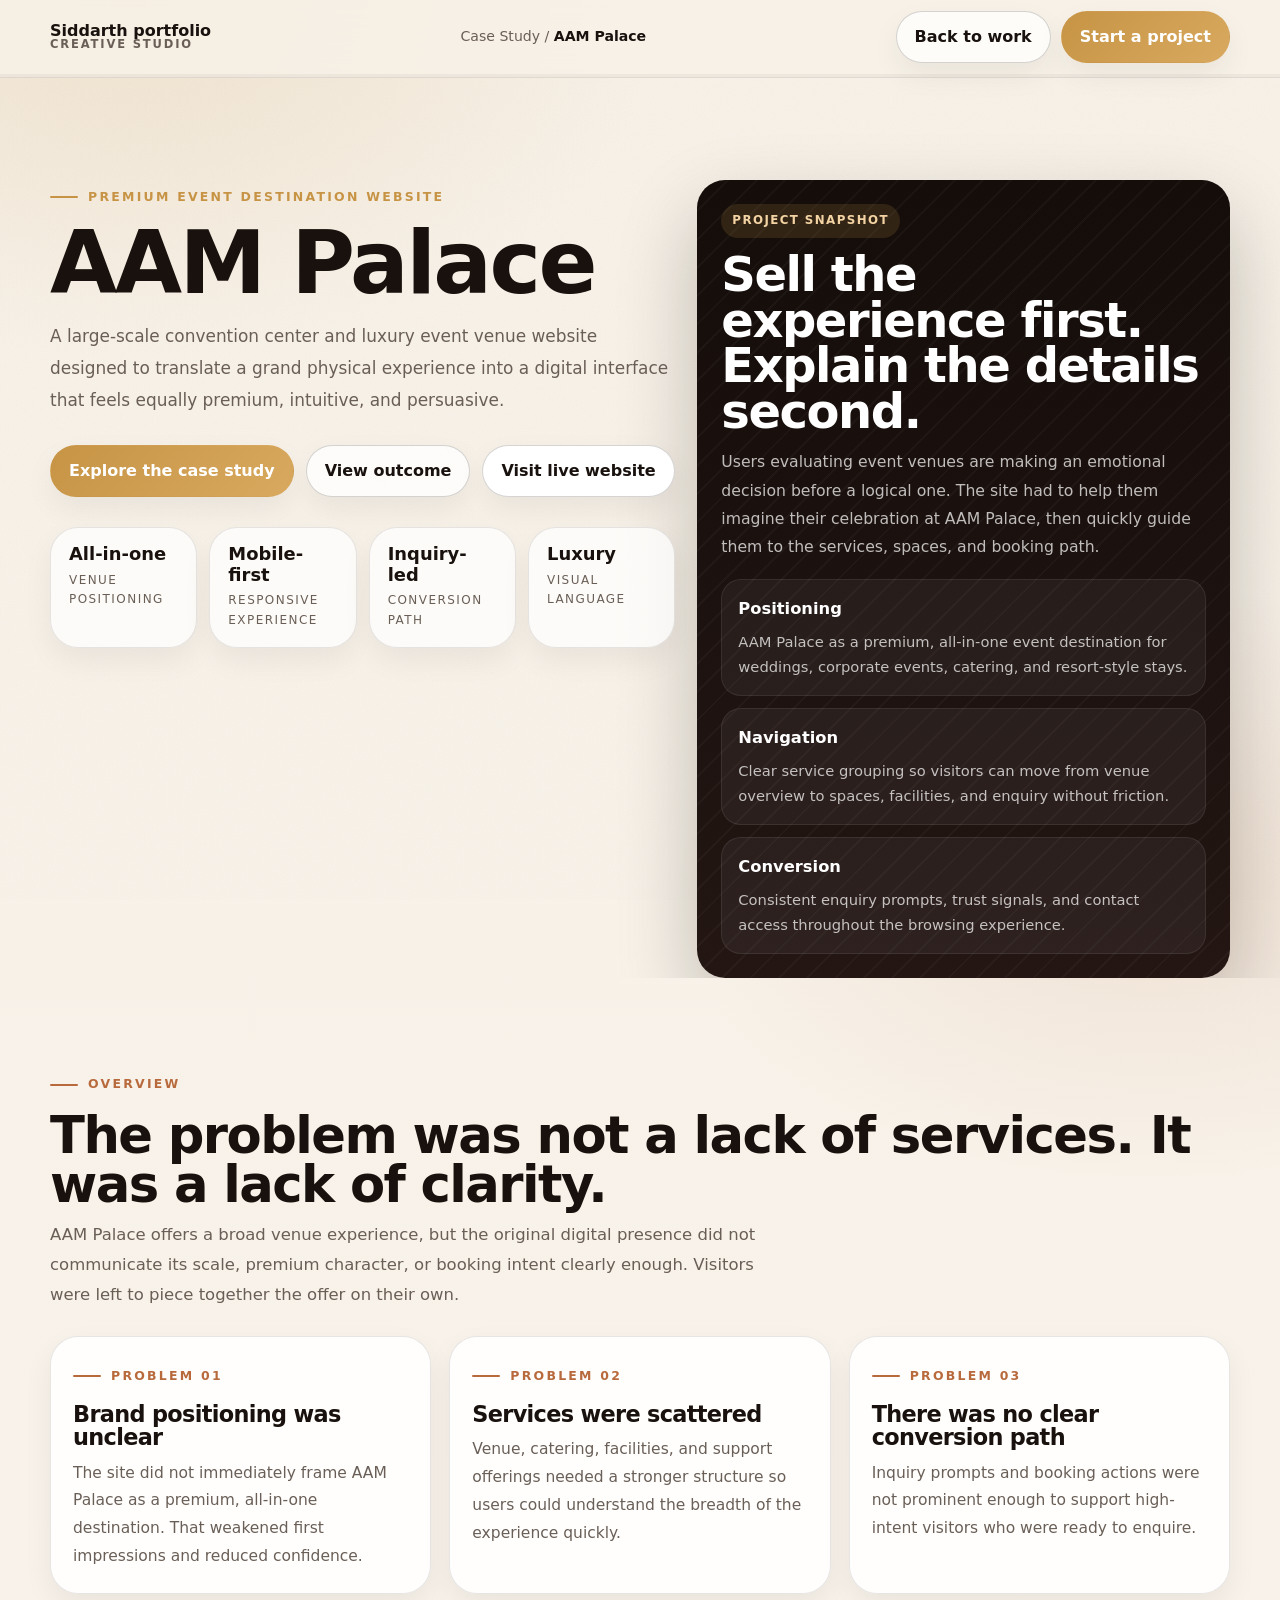
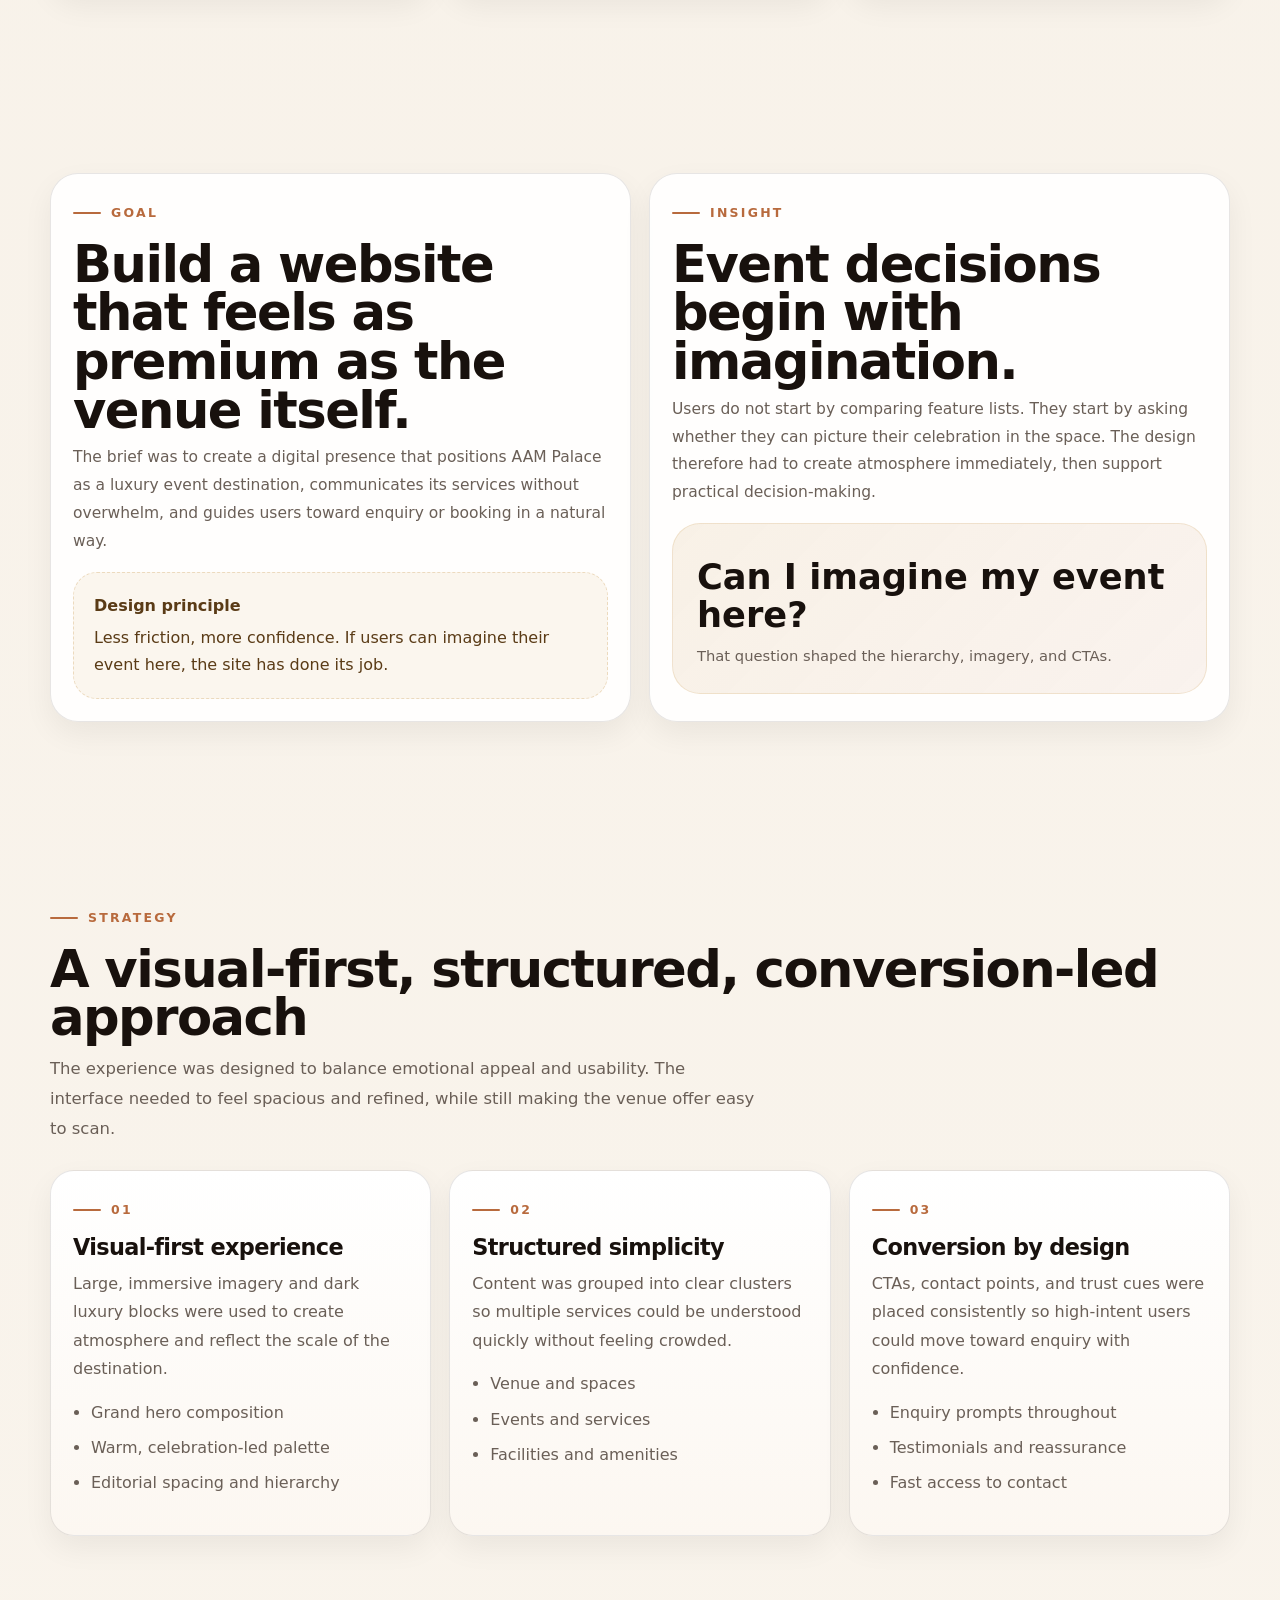
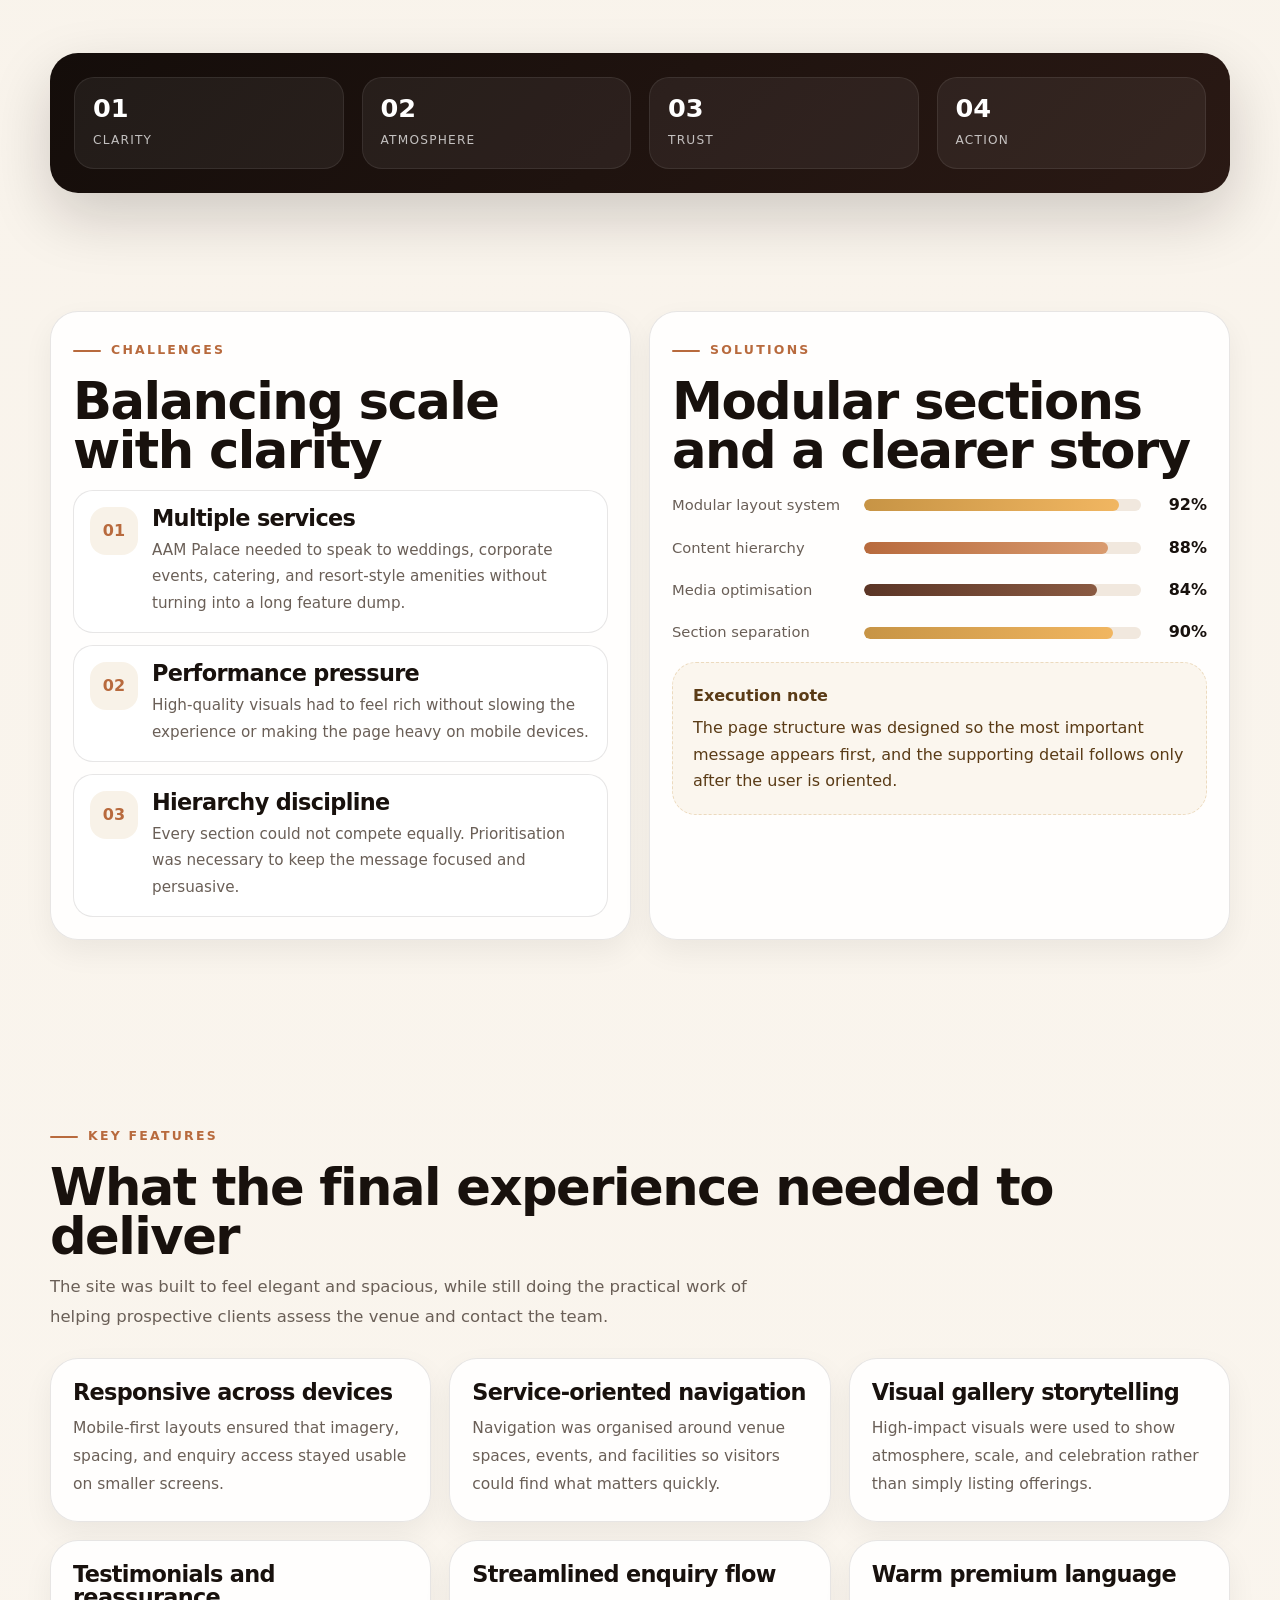
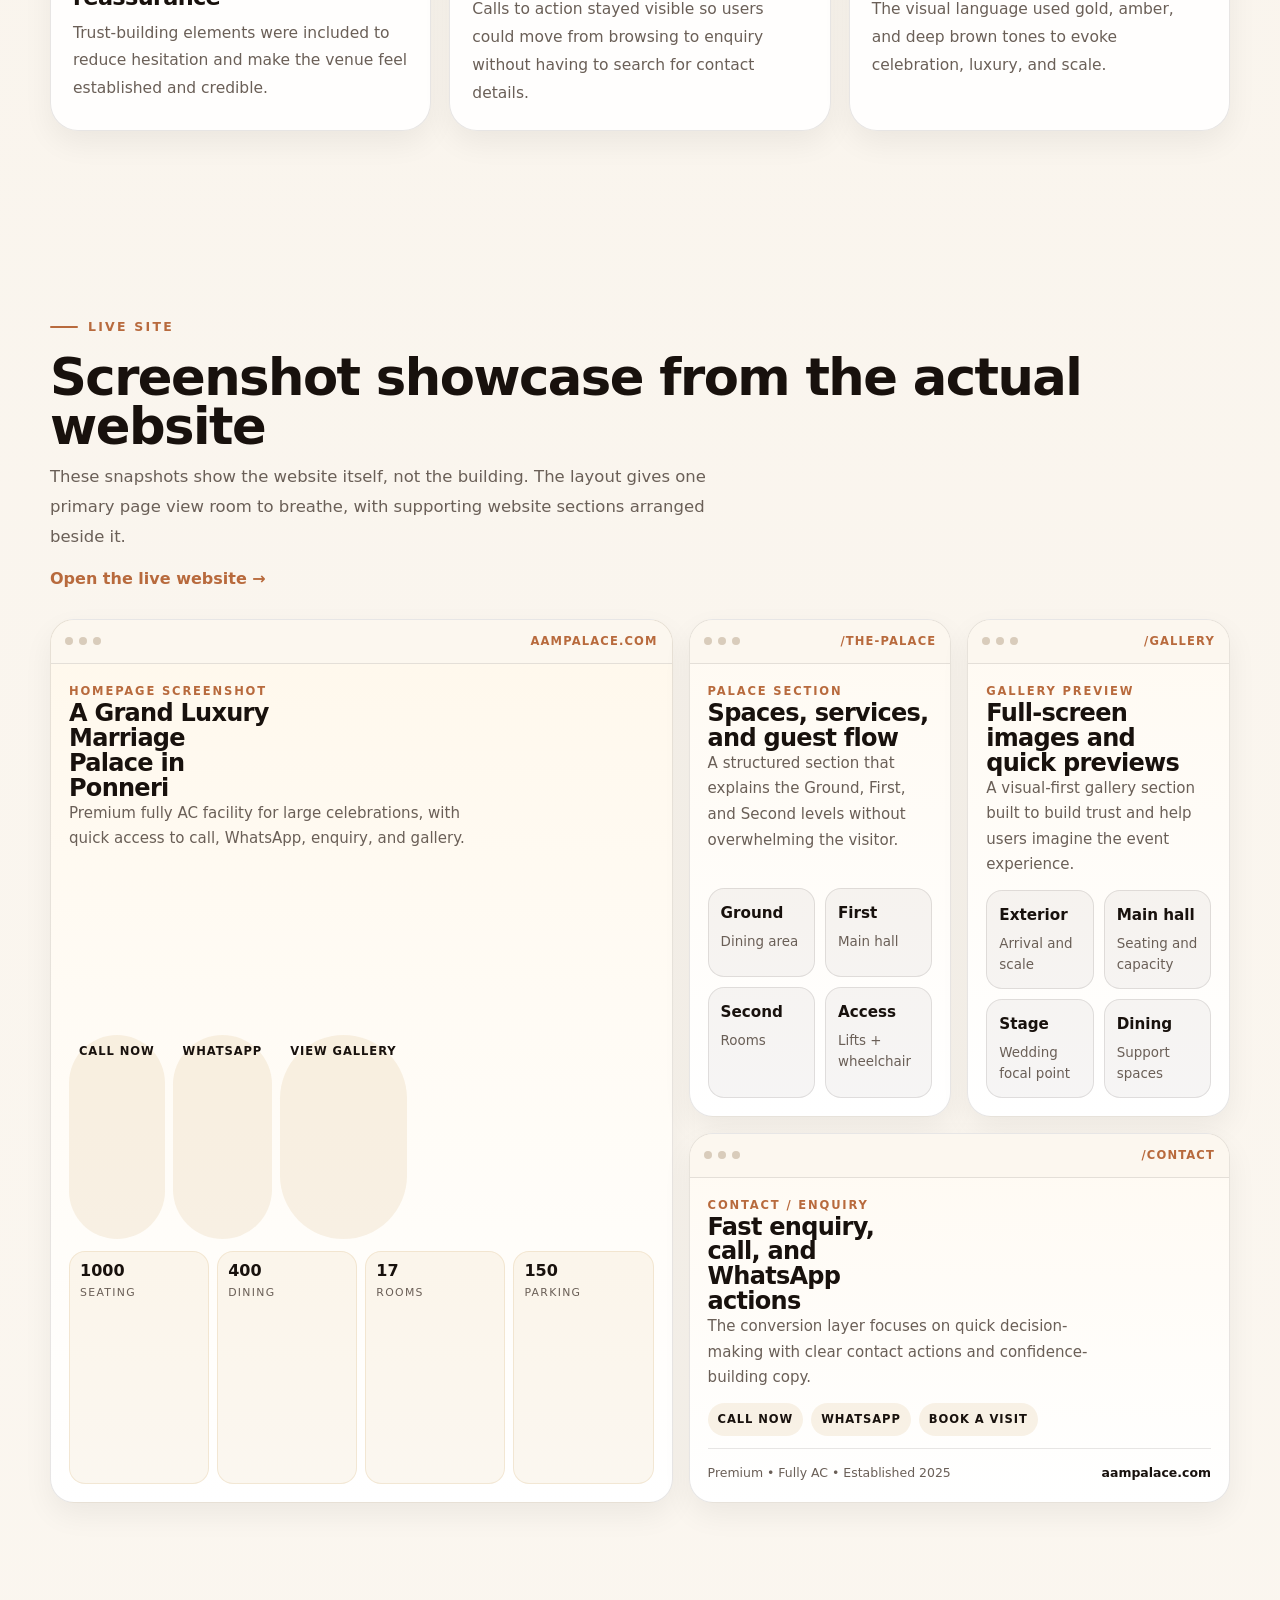
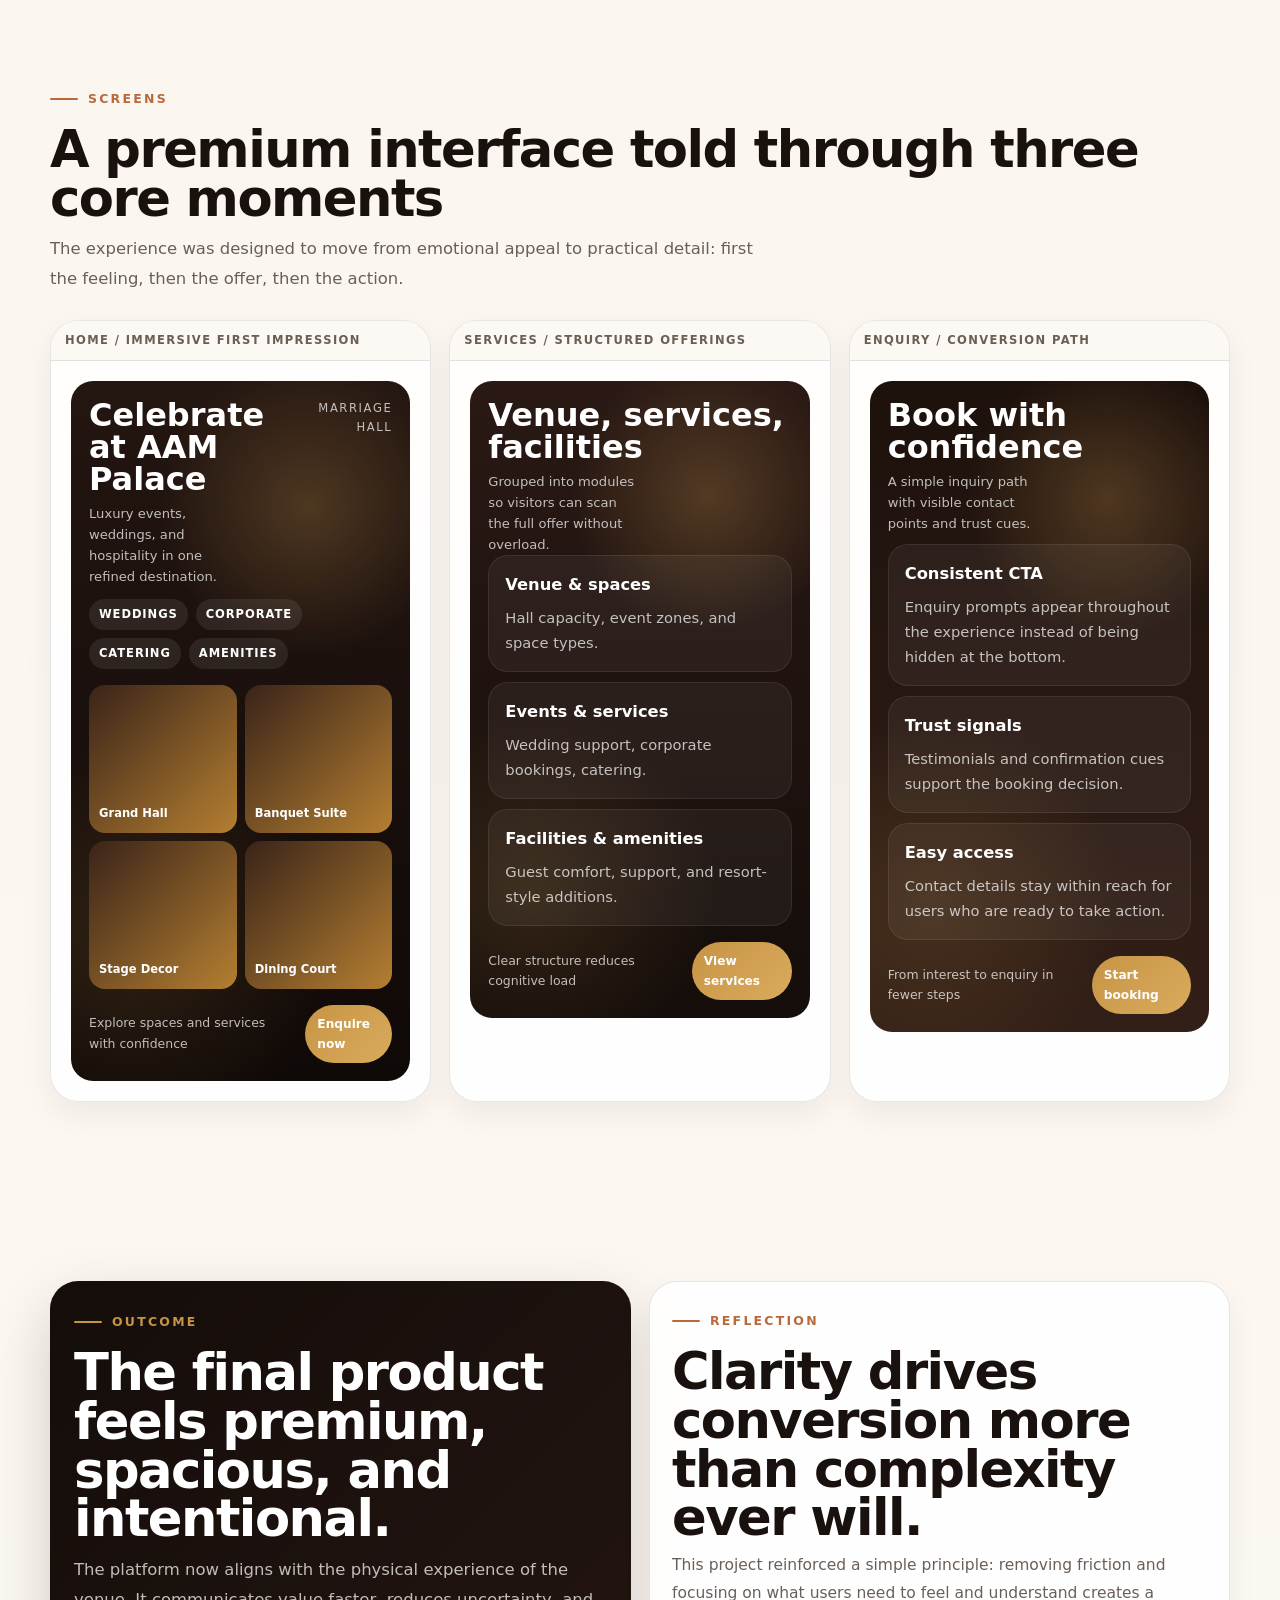
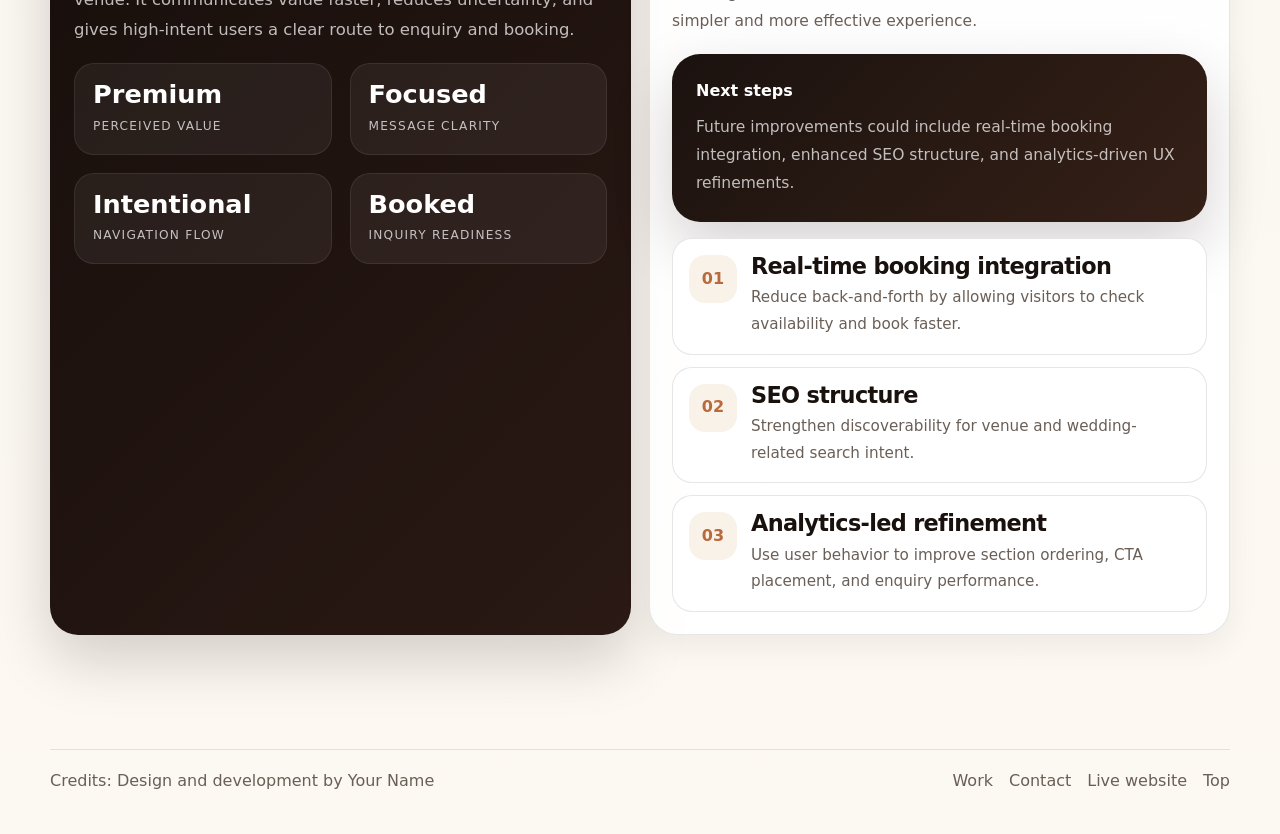
==== aam-palace.html @ 97057304 "commit" ====
<!doctype html>
<html lang="en">
<head>
  <meta charset="utf-8" />
  <meta name="viewport" content="width=device-width,initial-scale=1" />
  <title>AAM Palace - Premium Event Venue Case Study · Siddarth portfolio</title>
  <meta name="description" content="AAM Palace case study for a premium marriage hall and event destination website designed to communicate scale, luxury, and conversion clearly." />
  <link rel="preconnect" href="https://fonts.googleapis.com">
  <link rel="preconnect" href="https://fonts.gstatic.com" crossorigin>
  <style>
    :root{
      --bg:#f7f1e8;
      --paper:#ffffff;
      --ink:#18110d;
      --muted:#6a5f57;
      --line:rgba(24,17,13,.10);
      --line-strong:rgba(24,17,13,.18);
      --gold:#c79445;
      --amber:#f1b661;
      --copper:#b86a3d;
      --plum:#5b3526;
      --deep:#140d0a;
      --deep-2:#231613;
      --shadow:0 24px 60px rgba(20,13,10,.12);
      --soft:0 12px 30px rgba(20,13,10,.06);
      --wrap:1180px;
      --pad:clamp(18px,2.4vw,30px);
      --radius:28px;
    }

    *{box-sizing:border-box}
    html{scroll-behavior:smooth}
    body{
      margin:0;
      font-family:system-ui,-apple-system,Segoe UI,Roboto,Arial,sans-serif;
      color:var(--ink);
      line-height:1.65;
      background:
        radial-gradient(900px 600px at 10% 0%, rgba(199,148,69,.16), transparent 60%),
        radial-gradient(800px 500px at 90% 10%, rgba(184,106,61,.12), transparent 60%),
        linear-gradient(180deg, #f7f1e8 0%, #fcf8f2 100%);
      overflow-x:hidden;
    }

    body::before{
      content:"";
      position:fixed;
      inset:0;
      pointer-events:none;
      opacity:.16;
      mix-blend-mode:multiply;
      background-image:url("data:image/svg+xml,%3Csvg xmlns='http://www.w3.org/2000/svg' width='140' height='140'%3E%3Cfilter id='n'%3E%3CfeTurbulence type='fractalNoise' baseFrequency='.72' numOctaves='3' stitchTiles='stitch'/%3E%3C/filter%3E%3Crect width='140' height='140' filter='url(%23n)' opacity='.22'/%3E%3C/svg%3E");
    }

    a{color:inherit;text-decoration:none}
    .wrap{width:min(var(--wrap), calc(100% - (var(--pad) * 2)));margin-inline:auto}
    .eyebrow{
      display:inline-flex;align-items:center;gap:10px;margin-bottom:16px;
      font-size:.78rem;font-weight:800;letter-spacing:.18em;text-transform:uppercase;color:var(--gold)
    }
    .eyebrow::before{content:"";width:28px;height:2px;border-radius:999px;background:currentColor}
    .eyebrow--dark{color:var(--copper)}

    h1,h2,h3{margin:0;letter-spacing:-.03em;font-family:inherit;font-weight:800}
    h1{font-size:clamp(3.2rem,6.8vw,6.8rem);line-height:.9}
    h2{font-size:clamp(2rem,4vw,3.4rem);line-height:.95}
    h3{font-size:1.4rem;line-height:1.05}
    p{margin:0}

    .topbar{
      position:sticky;top:0;z-index:100;
      background:rgba(247,241,232,.84);
      backdrop-filter:blur(16px);
      border-bottom:1px solid var(--line);
    }
    .topbar__row{
      min-height:74px;display:flex;align-items:center;justify-content:space-between;gap:16px;
    }
    .brand{display:flex;align-items:center;gap:12px;font-weight:800;min-width:0}
    .brand__text{display:flex;flex-direction:column;line-height:1;min-width:0}
    .brand__name{font-size:1rem;color:var(--ink)}
    .brand__sub{font-size:.72rem;text-transform:uppercase;letter-spacing:.16em;color:var(--muted)}
    .crumb{font-size:.88rem;color:var(--muted)}
    .crumb strong{color:var(--ink)}
    .topbar__actions{display:flex;gap:10px;flex-wrap:wrap;justify-content:flex-end}

    .btn{
      display:inline-flex;align-items:center;justify-content:center;gap:8px;
      padding:12px 18px;border-radius:999px;border:1px solid var(--line-strong);
      background:#fff;box-shadow:var(--soft);font-weight:700;transition:transform .16s ease, box-shadow .16s ease, background .16s ease
    }
    .btn:hover{transform:translateY(-2px);box-shadow:var(--shadow)}
    .btn--primary{background:linear-gradient(135deg,var(--gold),#d8a95f);color:#fff;border-color:transparent}
    .btn--primary:hover{background:linear-gradient(135deg,#b57f31,#c89445)}
    .btn--ghost{background:rgba(255,255,255,.76)}
    .btn--light{background:#fff;color:var(--ink)}

    .progressWrap{height:3px;background:rgba(0,0,0,.04)}
    .progressBar{height:100%;width:0;background:linear-gradient(90deg,var(--gold),var(--amber),var(--copper));transition:width .08s linear}

    .section{padding:clamp(56px,7vw,96px) 0}
    .section--tight{padding:28px 0}
    .sectionHead{margin-bottom:26px}
    .sectionLead{max-width:68ch;color:var(--muted);margin-top:12px;font-size:1.03rem;line-height:1.82}
    .sectionLead--light{color:rgba(255,255,255,.72)}
    .sectionLink{display:inline-flex;align-items:center;gap:8px;margin-top:14px;color:var(--copper);font-weight:800}
    .sectionLink:hover{text-decoration:underline}

    .hero{padding-top:clamp(70px,8vw,118px);overflow:hidden}
    .hero__grid{display:grid;grid-template-columns:1.08fr .92fr;gap:22px;align-items:start}
    .hero__content{position:relative;z-index:1}
    .hero__title{max-width:11ch}
    .hero__lead{max-width:62ch;color:var(--muted);font-size:1.06rem;line-height:1.9;margin-top:18px}
    .hero__actions{display:flex;gap:12px;flex-wrap:wrap;margin-top:28px}
    .hero__stats{display:grid;grid-template-columns:repeat(4,1fr);gap:12px;margin-top:30px}
    .stat,.card,.panel,.screen,.metricBand,.callout{border-radius:var(--radius)}
    .stat{padding:16px 18px;background:rgba(255,255,255,.72);border:1px solid var(--line);box-shadow:var(--soft)}
    .stat__num{display:block;font-size:1.12rem;font-weight:800;color:var(--ink);line-height:1.15}
    .stat__label{display:block;margin-top:6px;font-size:.75rem;text-transform:uppercase;letter-spacing:.12em;color:var(--muted)}

    .panel{
      position:relative;overflow:hidden;background:linear-gradient(180deg,var(--deep),var(--deep-2));
      color:#fff;box-shadow:0 34px 80px rgba(20,13,10,.24);padding:24px
    }
    .panel::before{
      content:"";position:absolute;inset:0;
      background:repeating-linear-gradient(-45deg, transparent, transparent 18px, rgba(255,255,255,.03) 18px, rgba(255,255,255,.03) 20px)
    }
    .panel__inner{position:relative;z-index:1;display:grid;gap:14px}
    .panel__tag{
      display:inline-flex;padding:7px 11px;border-radius:999px;background:rgba(199,148,69,.16);color:#f3d3a3;
      font-size:.74rem;font-weight:800;letter-spacing:.12em;text-transform:uppercase;width:fit-content
    }
    .panel__lead{color:rgba(255,255,255,.72);font-size:.98rem;line-height:1.8;max-width:52ch}
    .panelCards{display:grid;gap:12px;margin-top:4px}
    .panelCard{padding:16px;border-radius:20px;background:rgba(255,255,255,.05);border:1px solid rgba(255,255,255,.08)}
    .panelCard strong{display:block;font-size:1.02rem}
    .panelCard p{margin-top:6px;color:rgba(255,255,255,.72);font-size:.92rem;line-height:1.7}

    .grid-3,.grid-2,.featureGrid,.screenGrid,.metricGrid{display:grid;gap:18px}
    .grid-3{grid-template-columns:repeat(3,1fr)}
    .grid-2{grid-template-columns:1fr 1fr}
    .featureGrid{grid-template-columns:repeat(3,1fr)}
    .screenGrid{grid-template-columns:repeat(3,1fr)}
    .metricGrid{grid-template-columns:repeat(4,1fr)}

    .card,.screen,.chartWrap{background:rgba(255,255,255,.88);border:1px solid var(--line);box-shadow:var(--soft)}
    .card{padding:22px}
    .card p{color:var(--muted);font-size:.97rem;line-height:1.8;margin-top:10px}

    .insightBox{
      padding:20px;border-radius:24px;background:rgba(199,148,69,.08);border:1px dashed rgba(199,148,69,.28);color:#5a3b16
    }
    .insightBox strong{display:block;margin-bottom:6px}

    .timeline{display:grid;gap:12px}
    .step{display:grid;grid-template-columns:48px 1fr;gap:14px;align-items:start;padding:16px;border-radius:20px;background:#fff;border:1px solid var(--line)}
    .stepNum{
      width:48px;height:48px;border-radius:16px;display:grid;place-items:center;font-weight:800;
      background:rgba(199,148,69,.12);color:var(--copper)
    }
    .step p{color:var(--muted);margin-top:6px;line-height:1.75;font-size:.95rem}

    .pills{display:flex;gap:10px;flex-wrap:wrap}
    .pill{display:inline-flex;padding:7px 11px;border-radius:999px;background:rgba(184,106,61,.10);color:var(--copper);font-size:.74rem;font-weight:800;letter-spacing:.1em;text-transform:uppercase}
    .pill--dark{background:rgba(255,255,255,.08);color:#f3d3a3}

    .featureCard{
      padding:22px;border-radius:24px;background:linear-gradient(180deg,#fff, #fcf7f1);
      border:1px solid var(--line);box-shadow:var(--soft);min-height:100%
    }
    .featureCard p{color:var(--muted);margin-top:10px;line-height:1.78}
    .featureList{display:grid;gap:9px;margin-top:16px;padding-left:18px;color:var(--muted)}

    .metricBand{
      padding:24px;background:linear-gradient(135deg,var(--deep),#2a1914);color:#fff;box-shadow:0 24px 60px rgba(20,13,10,.18)
    }
    .metric{padding:18px;border-radius:20px;background:rgba(255,255,255,.06);border:1px solid rgba(255,255,255,.08)}
    .metric strong{display:block;font-size:1.6rem;font-weight:800;line-height:1}
    .metric span{display:block;margin-top:8px;font-size:.76rem;letter-spacing:.1em;text-transform:uppercase;color:rgba(255,255,255,.72)}

    .barList{display:grid;gap:16px;margin-top:18px}
    .barRow{display:grid;grid-template-columns:180px 1fr 54px;gap:12px;align-items:center}
    .barLabel{color:var(--muted);font-size:.92rem}
    .track{height:12px;background:#f1e8de;border-radius:999px;overflow:hidden}
    .fill{height:100%;width:0;background:linear-gradient(90deg,var(--gold),var(--amber));border-radius:999px;transition:width 1.1s cubic-bezier(.22,1,.36,1)}
    .fill.alt{background:linear-gradient(90deg,var(--copper),#d99b6f)}
    .fill.dark{background:linear-gradient(90deg,var(--plum),#8a5a42)}
    .val{font-weight:800;text-align:right}

    .screen{overflow:hidden}
    .screen__top{padding:10px 14px;border-bottom:1px solid var(--line);background:#fcf8f3;color:var(--muted);font-size:.72rem;font-weight:800;letter-spacing:.12em;text-transform:uppercase}
    .screen__body{padding:20px}
    .screenMock{
      min-height:320px;border-radius:22px;background:linear-gradient(180deg,#241611,#0f0907);position:relative;overflow:hidden;
      padding:18px;color:#fff;display:flex;flex-direction:column;justify-content:space-between
    }
    .screenMock::before{content:"";position:absolute;inset:0;background:radial-gradient(circle at 70% 18%, rgba(241,182,97,.22), transparent 24%), radial-gradient(circle at 18% 80%, rgba(199,148,69,.16), transparent 32%)}
    .screenMock > *{position:relative;z-index:1}
    .mockTop{display:flex;justify-content:space-between;gap:10px;align-items:flex-start}
    .mockTitle{font-size:2rem;font-weight:800;line-height:1}
    .mockMeta{max-width:18ch;color:rgba(255,255,255,.72);font-size:.82rem;line-height:1.6}
    .mockBar{display:flex;gap:8px;flex-wrap:wrap;margin-top:12px}
    .mockChip{display:inline-flex;padding:6px 10px;border-radius:999px;background:rgba(255,255,255,.08);font-size:.72rem;font-weight:800;letter-spacing:.08em;text-transform:uppercase}
    .mockGrid{display:grid;grid-template-columns:repeat(2,1fr);gap:8px;margin-top:16px}
    .mockTile{aspect-ratio:1;border-radius:16px;background:linear-gradient(135deg,#3a2419,#b57f31);display:flex;align-items:flex-end;padding:10px;font-size:.72rem;font-weight:800}
    .mockFooter{display:flex;justify-content:space-between;gap:10px;align-items:center;margin-top:16px}
    .mockBtn{display:inline-flex;padding:9px 12px;border-radius:999px;background:linear-gradient(135deg,var(--gold),#daab5d);color:#fff;font-size:.76rem;font-weight:800}

    .quote{
      padding:24px;border-radius:28px;background:linear-gradient(135deg, rgba(199,148,69,.12), rgba(184,106,61,.08));
      border:1px solid rgba(199,148,69,.18)
    }
    .quote p{font-size:clamp(1.5rem,2.8vw,2.2rem);font-weight:800;line-height:1.08;color:var(--ink)}
    .quote span{display:block;margin-top:10px;color:var(--muted);font-size:.92rem}

    .shotGrid{display:grid;grid-template-columns:1.15fr 1fr;gap:16px;align-items:start}
    .shotGrid__lead{display:grid;gap:16px}
    .shotStack{display:grid;grid-template-columns:1fr 1fr;gap:16px}
    .shotCard{overflow:hidden;border-radius:24px;background:#fff;border:1px solid var(--line);box-shadow:var(--soft);height:100%}
    .shotCard--lead{min-height:100%}
    .siteShot{display:flex;flex-direction:column;min-height:100%;background:linear-gradient(180deg,#fffaf2 0%, #fff 100%)}
    .siteShot__chrome{display:flex;align-items:center;gap:8px;padding:12px 14px;border-bottom:1px solid var(--line);background:#fcf7ef;color:var(--muted);font-size:.72rem;font-weight:800;letter-spacing:.1em;text-transform:uppercase}
    .siteShot__dots{display:flex;gap:6px}
    .siteShot__dots span{width:8px;height:8px;border-radius:50%;background:#d9ccbb;display:block}
    .siteShot__url{margin-left:auto;color:var(--copper)}
    .siteShot__body{padding:18px;display:grid;gap:12px;flex:1}
    .siteShot__eyebrow{font-size:.72rem;font-weight:800;letter-spacing:.16em;text-transform:uppercase;color:var(--copper)}
    .siteShot__title{font-size:1.5rem;line-height:1.04;max-width:13ch}
    .siteShot__lead{color:var(--muted);font-size:.94rem;line-height:1.7;max-width:42ch}
    .siteShot__ctaRow{display:flex;gap:8px;flex-wrap:wrap}
    .siteShot__ctaRow span{display:inline-flex;padding:7px 10px;border-radius:999px;background:rgba(199,148,69,.12);color:var(--ink);font-size:.72rem;font-weight:800;letter-spacing:.08em;text-transform:uppercase}
    .siteShot__statGrid{display:grid;grid-template-columns:repeat(4,1fr);gap:8px}
    .siteShot__stat{padding:10px;border-radius:16px;background:rgba(199,148,69,.08);border:1px solid rgba(199,148,69,.16)}
    .siteShot__stat strong{display:block;font-size:1rem;line-height:1.1}
    .siteShot__stat span{display:block;margin-top:4px;font-size:.68rem;text-transform:uppercase;letter-spacing:.12em;color:var(--muted)}
    .siteShot__panelGrid{display:grid;grid-template-columns:1fr 1fr;gap:10px}
    .siteShot__panel{padding:12px;border-radius:16px;background:rgba(24,17,13,.04);border:1px solid var(--line)}
    .siteShot__panel strong{display:block;font-size:.95rem}
    .siteShot__panel p{margin-top:6px;color:var(--muted);font-size:.84rem;line-height:1.55}
    .siteShot__footer{margin-top:auto;padding-top:14px;border-top:1px solid var(--line);display:flex;justify-content:space-between;gap:10px;align-items:center;font-size:.78rem;color:var(--muted)}
    .siteShot__footer strong{color:var(--ink)}
    .siteShot--hero{background:linear-gradient(180deg,#fff8ec 0%, #fff 100%)}
    .siteShot--hero .siteShot__title{max-width:12ch}
    .siteShot--stats .siteShot__title{max-width:14ch}
    .siteShot--gallery .siteShot__title{max-width:12ch}
    .siteShot--contact .siteShot__title{max-width:12ch}
    .shotCard__body{padding:0}

    .callout{
      padding:24px;background:linear-gradient(135deg,#1b120f,#352017);color:#fff;box-shadow:0 24px 60px rgba(20,13,10,.18)
    }
    .callout p{color:rgba(255,255,255,.72);margin-top:10px;line-height:1.8}

    .reveal{opacity:0;transform:translateY(22px);transition:opacity .6s ease, transform .6s ease}
    .reveal.is-in{opacity:1;transform:none}
    .reveal--delay1{transition-delay:.08s}
    .reveal--delay2{transition-delay:.16s}
    .reveal--delay3{transition-delay:.24s}

    .footer{
      padding:24px 0 40px;color:var(--muted)
    }
    .footer__row{display:flex;justify-content:space-between;gap:14px;flex-wrap:wrap;align-items:center;border-top:1px solid var(--line);padding-top:18px}
    .footer__links{display:flex;gap:16px;flex-wrap:wrap}
    .footer__links a:hover{color:var(--ink)}

    @media (max-width: 1080px){
      .hero__grid,.grid-3,.grid-2,.featureGrid,.screenGrid,.metricGrid{grid-template-columns:1fr 1fr}
      .shotGrid{grid-template-columns:1fr}
      .hero__stats{grid-template-columns:1fr 1fr}
    }
    @media (max-width: 760px){
      h1{font-size:clamp(2.6rem,11vw,4rem)}
      h2{font-size:clamp(1.8rem,9vw,2.7rem)}
      .hero__grid,.grid-3,.grid-2,.featureGrid,.screenGrid,.metricGrid,.shotGrid,.shotStack{grid-template-columns:1fr}
      .barRow{grid-template-columns:1fr}
      .hero__stats{grid-template-columns:1fr}
      .topbar__row{align-items:flex-start;flex-direction:column}
      .topbar__actions{justify-content:flex-start}
    }

    @media (prefers-reduced-motion: reduce){
      html{scroll-behavior:auto}
      .reveal{opacity:1;transform:none;transition:none}
      *{scroll-behavior:auto !important}
    }
  
    /* Global accessibility and responsive baseline */
    .skip-link{
      position:absolute;
      left:12px;
      top:-48px;
      z-index:9999;
      background:#111;
      color:#fff;
      padding:10px 12px;
      border-radius:10px;
      font-weight:700;
      text-decoration:none;
    }
    .skip-link:focus{top:12px}

    a:focus-visible,
    button:focus-visible,
    input:focus-visible,
    select:focus-visible,
    textarea:focus-visible,
    [tabindex]:focus-visible{
      outline:3px solid #2563eb;
      outline-offset:3px;
      border-radius:6px;
    }

    img,video,canvas,svg{max-width:100%;height:auto}

    @media (max-width: 900px){
      .topbar__row{flex-wrap:wrap}
    }
  </style>
</head>
<body>
  <a class="skip-link" href="#main-content">Skip to main content</a>
  <header class="topbar">
    <div class="wrap topbar__row">
      <a class="brand" href="index.html" aria-label="Siddarth portfolio home">
        <span class="brand__text">
          <span class="brand__name">Siddarth portfolio</span>
          <span class="brand__sub">Creative Studio</span>
        </span>
      </a>
      <div class="crumb">Case Study / <strong>AAM Palace</strong></div>
      <div class="topbar__actions">
        <a class="btn btn--ghost" href="index.html#work">Back to work</a>
        <a class="btn btn--primary" href="index.html#contact">Start a project</a>
      </div>
    </div>
    <div class="progressWrap" aria-hidden="true">
      <div class="progressBar" data-progress></div>
    </div>
  </header>

  <main id="main-content">
    <section class="hero">
      <div class="wrap hero__grid">
        <div class="hero__content reveal">
          <div class="eyebrow">Premium Event Destination Website</div>
          <h1 class="hero__title">AAM Palace</h1>
          <p class="hero__lead">A large-scale convention center and luxury event venue website designed to translate a grand physical experience into a digital interface that feels equally premium, intuitive, and persuasive.</p>
          <div class="hero__actions">
            <a class="btn btn--primary" href="#overview">Explore the case study</a>
            <a class="btn btn--ghost" href="#outcome">View outcome</a>
            <a class="btn btn--light" href="https://www.aampalace.com/" target="_blank" rel="noopener noreferrer">Visit live website</a>
          </div>
          <div class="hero__stats">
            <div class="stat"><span class="stat__num">All-in-one</span><span class="stat__label">venue positioning</span></div>
            <div class="stat"><span class="stat__num">Mobile-first</span><span class="stat__label">responsive experience</span></div>
            <div class="stat"><span class="stat__num">Inquiry-led</span><span class="stat__label">conversion path</span></div>

            <div class="stat"><span class="stat__num">Luxury</span><span class="stat__label">visual language</span></div>
          </div>
        </div>

        <aside class="panel reveal reveal--delay1">
          <div class="panel__inner">
            <span class="panel__tag">Project Snapshot</span>
            <h2 style="font-size:clamp(2rem,4vw,3rem);line-height:.95">Sell the experience first. Explain the details second.</h2>
            <p class="panel__lead">Users evaluating event venues are making an emotional decision before a logical one. The site had to help them imagine their celebration at AAM Palace, then quickly guide them to the services, spaces, and booking path.</p>
            <div class="panelCards">
              <div class="panelCard">
                <strong>Positioning</strong>
                <p>AAM Palace as a premium, all-in-one event destination for weddings, corporate events, catering, and resort-style stays.</p>
              </div>
              <div class="panelCard">
                <strong>Navigation</strong>
                <p>Clear service grouping so visitors can move from venue overview to spaces, facilities, and enquiry without friction.</p>
              </div>
              <div class="panelCard">
                <strong>Conversion</strong>
                <p>Consistent enquiry prompts, trust signals, and contact access throughout the browsing experience.</p>
              </div>
            </div>
          </div>
        </aside>
      </div>
    </section>

    <section id="overview" class="section">
      <div class="wrap">
        <div class="sectionHead reveal">
          <div class="eyebrow eyebrow--dark">Overview</div>
          <h2>The problem was not a lack of services. It was a lack of clarity.</h2>
          <p class="sectionLead">AAM Palace offers a broad venue experience, but the original digital presence did not communicate its scale, premium character, or booking intent clearly enough. Visitors were left to piece together the offer on their own.</p>
        </div>

        <div class="grid-3">
          <article class="card reveal">
            <div class="eyebrow eyebrow--dark">Problem 01</div>
            <h3>Brand positioning was unclear</h3>
            <p>The site did not immediately frame AAM Palace as a premium, all-in-one destination. That weakened first impressions and reduced confidence.</p>
          </article>
          <article class="card reveal reveal--delay1">
            <div class="eyebrow eyebrow--dark">Problem 02</div>
            <h3>Services were scattered</h3>
            <p>Venue, catering, facilities, and support offerings needed a stronger structure so users could understand the breadth of the experience quickly.</p>
          </article>
          <article class="card reveal reveal--delay2">
            <div class="eyebrow eyebrow--dark">Problem 03</div>
            <h3>There was no clear conversion path</h3>
            <p>Inquiry prompts and booking actions were not prominent enough to support high-intent visitors who were ready to enquire.</p>
          </article>
        </div>
      </div>
    </section>

    <section class="section">
      <div class="wrap grid-2">
        <div class="card reveal">
          <div class="eyebrow eyebrow--dark">Goal</div>
          <h2>Build a website that feels as premium as the venue itself.</h2>
          <p class="sectionLead">The brief was to create a digital presence that positions AAM Palace as a luxury event destination, communicates its services without overwhelm, and guides users toward enquiry or booking in a natural way.</p>
          <div class="insightBox" style="margin-top:16px"><strong>Design principle</strong> Less friction, more confidence. If users can imagine their event here, the site has done its job.</div>
        </div>
        <div class="card reveal reveal--delay1">
          <div class="eyebrow eyebrow--dark">Insight</div>
          <h2>Event decisions begin with imagination.</h2>
          <p class="sectionLead">Users do not start by comparing feature lists. They start by asking whether they can picture their celebration in the space. The design therefore had to create atmosphere immediately, then support practical decision-making.</p>
          <div class="quote" style="margin-top:16px">
            <p>Can I imagine my event here?</p>
            <span>That question shaped the hierarchy, imagery, and CTAs.</span>
          </div>
        </div>
      </div>
    </section>

    <section class="section">
      <div class="wrap">
        <div class="sectionHead reveal">
          <div class="eyebrow eyebrow--dark">Strategy</div>
          <h2>A visual-first, structured, conversion-led approach</h2>
          <p class="sectionLead">The experience was designed to balance emotional appeal and usability. The interface needed to feel spacious and refined, while still making the venue offer easy to scan.</p>
        </div>

        <div class="featureGrid">
          <article class="featureCard reveal">
            <div class="eyebrow eyebrow--dark">01</div>
            <h3>Visual-first experience</h3>
            <p>Large, immersive imagery and dark luxury blocks were used to create atmosphere and reflect the scale of the destination.</p>
            <ul class="featureList">
              <li>Grand hero composition</li>
              <li>Warm, celebration-led palette</li>
              <li>Editorial spacing and hierarchy</li>
            </ul>
          </article>
          <article class="featureCard reveal reveal--delay1">
            <div class="eyebrow eyebrow--dark">02</div>
            <h3>Structured simplicity</h3>
            <p>Content was grouped into clear clusters so multiple services could be understood quickly without feeling crowded.</p>
            <ul class="featureList">
              <li>Venue and spaces</li>
              <li>Events and services</li>
              <li>Facilities and amenities</li>
            </ul>
          </article>
          <article class="featureCard reveal reveal--delay2">
            <div class="eyebrow eyebrow--dark">03</div>
            <h3>Conversion by design</h3>
            <p>CTAs, contact points, and trust cues were placed consistently so high-intent users could move toward enquiry with confidence.</p>
            <ul class="featureList">
              <li>Enquiry prompts throughout</li>
              <li>Testimonials and reassurance</li>
              <li>Fast access to contact</li>
            </ul>
          </article>
        </div>
      </div>
    </section>

    <section class="section section--tight">
      <div class="wrap metricBand reveal">
        <div class="grid-4 metricGrid">
          <div class="metric"><strong>01</strong><span>Clarity</span></div>
          <div class="metric"><strong>02</strong><span>Atmosphere</span></div>
          <div class="metric"><strong>03</strong><span>Trust</span></div>
          <div class="metric"><strong>04</strong><span>Action</span></div>
        </div>
      </div>
    </section>

    <section class="section">
      <div class="wrap grid-2">
        <div class="chartWrap card reveal">
          <div class="eyebrow eyebrow--dark">Challenges</div>
          <h2>Balancing scale with clarity</h2>
          <div class="timeline" style="margin-top:16px">
            <div class="step"><div class="stepNum">01</div><div><h3>Multiple services</h3><p>AAM Palace needed to speak to weddings, corporate events, catering, and resort-style amenities without turning into a long feature dump.</p></div></div>
            <div class="step"><div class="stepNum">02</div><div><h3>Performance pressure</h3><p>High-quality visuals had to feel rich without slowing the experience or making the page heavy on mobile devices.</p></div></div>
            <div class="step"><div class="stepNum">03</div><div><h3>Hierarchy discipline</h3><p>Every section could not compete equally. Prioritisation was necessary to keep the message focused and persuasive.</p></div></div>
          </div>
        </div>

        <div class="chartWrap card reveal reveal--delay1">
          <div class="eyebrow eyebrow--dark">Solutions</div>
          <h2>Modular sections and a clearer story</h2>
          <div class="barList">
            <div class="barRow"><div class="barLabel">Modular layout system</div><div class="track"><div class="fill" data-width="92"></div></div><div class="val">92%</div></div>
            <div class="barRow"><div class="barLabel">Content hierarchy</div><div class="track"><div class="fill alt" data-width="88"></div></div><div class="val">88%</div></div>
            <div class="barRow"><div class="barLabel">Media optimisation</div><div class="track"><div class="fill dark" data-width="84"></div></div><div class="val">84%</div></div>
            <div class="barRow"><div class="barLabel">Section separation</div><div class="track"><div class="fill" data-width="90"></div></div><div class="val">90%</div></div>
          </div>
          <div class="insightBox" style="margin-top:16px"><strong>Execution note</strong> The page structure was designed so the most important message appears first, and the supporting detail follows only after the user is oriented.</div>
        </div>
      </div>
    </section>

    <section class="section">
      <div class="wrap">
        <div class="sectionHead reveal">
          <div class="eyebrow eyebrow--dark">Key Features</div>
          <h2>What the final experience needed to deliver</h2>
          <p class="sectionLead">The site was built to feel elegant and spacious, while still doing the practical work of helping prospective clients assess the venue and contact the team.</p>
        </div>

        <div class="grid-3">
          <article class="card reveal">
            <h3>Responsive across devices</h3>
            <p>Mobile-first layouts ensured that imagery, spacing, and enquiry access stayed usable on smaller screens.</p>
          </article>
          <article class="card reveal reveal--delay1">
            <h3>Service-oriented navigation</h3>
            <p>Navigation was organised around venue spaces, events, and facilities so visitors could find what matters quickly.</p>
          </article>
          <article class="card reveal reveal--delay2">
            <h3>Visual gallery storytelling</h3>
            <p>High-impact visuals were used to show atmosphere, scale, and celebration rather than simply listing offerings.</p>
          </article>
          <article class="card reveal">
            <h3>Testimonials and reassurance</h3>
            <p>Trust-building elements were included to reduce hesitation and make the venue feel established and credible.</p>
          </article>
          <article class="card reveal reveal--delay1">
            <h3>Streamlined enquiry flow</h3>
            <p>Calls to action stayed visible so users could move from browsing to enquiry without having to search for contact details.</p>
          </article>
          <article class="card reveal reveal--delay2">
            <h3>Warm premium language</h3>
            <p>The visual language used gold, amber, and deep brown tones to evoke celebration, luxury, and scale.</p>
          </article>
        </div>
      </div>
    </section>

    <section class="section">
      <div class="wrap">
        <div class="sectionHead reveal">
          <div class="eyebrow eyebrow--dark">Live Site</div>
          <h2>Screenshot showcase from the actual website</h2>
          <p class="sectionLead">These snapshots show the website itself, not the building. The layout gives one primary page view room to breathe, with supporting website sections arranged beside it.</p>
          <a class="sectionLink" href="https://www.aampalace.com/" target="_blank" rel="noopener noreferrer">Open the live website →</a>
        </div>

        <div class="shotGrid">
            <article class="shotCard shotCard--lead siteShot siteShot--hero reveal">
              <div class="siteShot__chrome"><span class="siteShot__dots"><span></span><span></span><span></span></span><span class="siteShot__url">aampalace.com</span></div>
              <div class="siteShot__body">
                <div>
                  <div class="siteShot__eyebrow">Homepage screenshot</div>
                  <h3 class="siteShot__title">A Grand Luxury Marriage Palace in Ponneri</h3>
                  <p class="siteShot__lead">Premium fully AC facility for large celebrations, with quick access to call, WhatsApp, enquiry, and gallery.</p>
                </div>
                <div class="siteShot__ctaRow">
                  <span>Call now</span>
                  <span>WhatsApp</span>
                  <span>View gallery</span>
                </div>
                <div class="siteShot__statGrid">
                  <div class="siteShot__stat"><strong>1000</strong><span>seating</span></div>
                  <div class="siteShot__stat"><strong>400</strong><span>dining</span></div>
                  <div class="siteShot__stat"><strong>17</strong><span>rooms</span></div>
                  <div class="siteShot__stat"><strong>150</strong><span>parking</span></div>
                </div>
              </div>
          </article>

          <div class="shotGrid__lead">
            <div class="shotStack">
                <article class="shotCard siteShot siteShot--stats reveal reveal--delay1">
                  <div class="siteShot__chrome"><span class="siteShot__dots"><span></span><span></span><span></span></span><span class="siteShot__url">/the-palace</span></div>
                  <div class="siteShot__body">
                    <div>
                      <div class="siteShot__eyebrow">Palace section</div>
                      <h3 class="siteShot__title">Spaces, services, and guest flow</h3>
                      <p class="siteShot__lead">A structured section that explains the Ground, First, and Second levels without overwhelming the visitor.</p>
                    </div>
                    <div class="siteShot__panelGrid">
                      <div class="siteShot__panel"><strong>Ground</strong><p>Dining area</p></div>
                      <div class="siteShot__panel"><strong>First</strong><p>Main hall</p></div>
                      <div class="siteShot__panel"><strong>Second</strong><p>Rooms</p></div>
                      <div class="siteShot__panel"><strong>Access</strong><p>Lifts + wheelchair</p></div>
                    </div>
                  </div>
              </article>
                <article class="shotCard siteShot siteShot--gallery reveal reveal--delay2">
                  <div class="siteShot__chrome"><span class="siteShot__dots"><span></span><span></span><span></span></span><span class="siteShot__url">/gallery</span></div>
                  <div class="siteShot__body">
                    <div>
                      <div class="siteShot__eyebrow">Gallery preview</div>
                      <h3 class="siteShot__title">Full-screen images and quick previews</h3>
                      <p class="siteShot__lead">A visual-first gallery section built to build trust and help users imagine the event experience.</p>
                    </div>
                    <div class="siteShot__panelGrid">
                      <div class="siteShot__panel"><strong>Exterior</strong><p>Arrival and scale</p></div>
                      <div class="siteShot__panel"><strong>Main hall</strong><p>Seating and capacity</p></div>
                      <div class="siteShot__panel"><strong>Stage</strong><p>Wedding focal point</p></div>
                      <div class="siteShot__panel"><strong>Dining</strong><p>Support spaces</p></div>
                    </div>
                  </div>
              </article>
            </div>

              <article class="shotCard siteShot siteShot--contact reveal reveal--delay3">
                <div class="siteShot__chrome"><span class="siteShot__dots"><span></span><span></span><span></span></span><span class="siteShot__url">/contact</span></div>
                <div class="siteShot__body">
                  <div>
                    <div class="siteShot__eyebrow">Contact / enquiry</div>
                    <h3 class="siteShot__title">Fast enquiry, call, and WhatsApp actions</h3>
                    <p class="siteShot__lead">The conversion layer focuses on quick decision-making with clear contact actions and confidence-building copy.</p>
                  </div>
                  <div class="siteShot__ctaRow">
                    <span>Call now</span>
                    <span>WhatsApp</span>
                    <span>Book a visit</span>
                  </div>
                  <div class="siteShot__footer">
                    <span>Premium • Fully AC • Established 2025</span>
                    <strong>aampalace.com</strong>
                  </div>
                </div>
            </article>
          </div>
        </div>
      </div>
    </section>

    <section class="section">
      <div class="wrap">
        <div class="sectionHead reveal">
          <div class="eyebrow eyebrow--dark">Screens</div>
          <h2>A premium interface told through three core moments</h2>
          <p class="sectionLead">The experience was designed to move from emotional appeal to practical detail: first the feeling, then the offer, then the action.</p>
        </div>

        <div class="screenGrid">
          <article class="screen reveal">
            <div class="screen__top">Home / Immersive First Impression</div>
            <div class="screen__body">
              <div class="screenMock">
                <div class="mockTop">
                  <div>
                    <div class="mockTitle">Celebrate at AAM Palace</div>
                    <div class="mockMeta" style="margin-top:8px">Luxury events, weddings, and hospitality in one refined destination.</div>
                  </div>
                  <div style="text-align:right;font-size:.72rem;text-transform:uppercase;letter-spacing:.14em;color:rgba(255,255,255,.72)">Marriage hall</div>
                </div>
                <div>
                  <div class="mockBar">
                    <span class="mockChip">Weddings</span>
                    <span class="mockChip">Corporate</span>
                    <span class="mockChip">Catering</span>
                    <span class="mockChip">Amenities</span>
                  </div>
                  <div class="mockGrid">
                    <div class="mockTile">Grand Hall</div>
                    <div class="mockTile">Banquet Suite</div>
                    <div class="mockTile">Stage Decor</div>
                    <div class="mockTile">Dining Court</div>
                  </div>
                </div>
                <div class="mockFooter">
                  <div style="font-size:.78rem;color:rgba(255,255,255,.72)">Explore spaces and services with confidence</div>
                  <span class="mockBtn">Enquire now</span>
                </div>
              </div>
            </div>
          </article>

          <article class="screen reveal reveal--delay1">
            <div class="screen__top">Services / Structured Offerings</div>
            <div class="screen__body">
              <div class="screenMock" style="background:linear-gradient(180deg,#2a1914,#140d0a)">
                <div class="mockTop">
                  <div>
                    <div class="mockTitle">Venue, services, facilities</div>
                    <div class="mockMeta" style="margin-top:8px">Grouped into modules so visitors can scan the full offer without overload.</div>
                  </div>
                </div>
                <div style="display:grid;gap:10px">
                  <div class="panelCard" style="background:rgba(255,255,255,.05)"><strong>Venue & spaces</strong><p>Hall capacity, event zones, and space types.</p></div>
                  <div class="panelCard" style="background:rgba(255,255,255,.05)"><strong>Events & services</strong><p>Wedding support, corporate bookings, catering.</p></div>
                  <div class="panelCard" style="background:rgba(255,255,255,.05)"><strong>Facilities & amenities</strong><p>Guest comfort, support, and resort-style additions.</p></div>
                </div>
                <div class="mockFooter">
                  <div style="font-size:.78rem;color:rgba(255,255,255,.72)">Clear structure reduces cognitive load</div>
                  <span class="mockBtn">View services</span>
                </div>
              </div>
            </div>
          </article>

          <article class="screen reveal reveal--delay2">
            <div class="screen__top">Enquiry / Conversion Path</div>
            <div class="screen__body">
              <div class="screenMock" style="background:linear-gradient(180deg,#1d110c,#321f17)">
                <div class="mockTop">
                  <div>
                    <div class="mockTitle">Book with confidence</div>
                    <div class="mockMeta" style="margin-top:8px">A simple inquiry path with visible contact points and trust cues.</div>
                  </div>
                </div>
                <div style="display:grid;gap:10px;margin-top:10px">
                  <div class="panelCard" style="background:rgba(255,255,255,.05)"><strong>Consistent CTA</strong><p>Enquiry prompts appear throughout the experience instead of being hidden at the bottom.</p></div>
                  <div class="panelCard" style="background:rgba(255,255,255,.05)"><strong>Trust signals</strong><p>Testimonials and confirmation cues support the booking decision.</p></div>
                  <div class="panelCard" style="background:rgba(255,255,255,.05)"><strong>Easy access</strong><p>Contact details stay within reach for users who are ready to take action.</p></div>
                </div>
                <div class="mockFooter">
                  <div style="font-size:.78rem;color:rgba(255,255,255,.72)">From interest to enquiry in fewer steps</div>
                  <span class="mockBtn">Start booking</span>
                </div>
              </div>
            </div>
          </article>
        </div>
      </div>
    </section>

    <section id="outcome" class="section">
      <div class="wrap grid-2">
        <div class="metricBand reveal">
          <div class="eyebrow">Outcome</div>
          <h2>The final product feels premium, spacious, and intentional.</h2>
          <p class="sectionLead sectionLead--light">The platform now aligns with the physical experience of the venue. It communicates value faster, reduces uncertainty, and gives high-intent users a clear route to enquiry and booking.</p>
          <div class="grid-2" style="margin-top:18px">
            <div class="metric"><strong>Premium</strong><span>Perceived value</span></div>
            <div class="metric"><strong>Focused</strong><span>Message clarity</span></div>
            <div class="metric"><strong>Intentional</strong><span>Navigation flow</span></div>
            <div class="metric"><strong>Booked</strong><span>Inquiry readiness</span></div>
          </div>
        </div>

        <div class="card reveal reveal--delay1">
          <div class="eyebrow eyebrow--dark">Reflection</div>
          <h2>Clarity drives conversion more than complexity ever will.</h2>
          <p class="sectionLead">This project reinforced a simple principle: removing friction and focusing on what users need to feel and understand creates a simpler and more effective experience.</p>
          <div class="callout" style="margin-top:18px">
            <strong>Next steps</strong>
            <p>Future improvements could include real-time booking integration, enhanced SEO structure, and analytics-driven UX refinements.</p>
          </div>
          <div class="timeline" style="margin-top:16px">
            <div class="step"><div class="stepNum">01</div><div><h3>Real-time booking integration</h3><p>Reduce back-and-forth by allowing visitors to check availability and book faster.</p></div></div>
            <div class="step"><div class="stepNum">02</div><div><h3>SEO structure</h3><p>Strengthen discoverability for venue and wedding-related search intent.</p></div></div>
            <div class="step"><div class="stepNum">03</div><div><h3>Analytics-led refinement</h3><p>Use user behavior to improve section ordering, CTA placement, and enquiry performance.</p></div></div>
          </div>
        </div>
      </div>
    </section>
  </main>

  <footer class="footer">
    <div class="wrap footer__row">
      <p>Credits: Design and development by Your Name</p>
      <div class="footer__links">
        <a href="index.html#work">Work</a>
        <a href="index.html#contact">Contact</a>
        <a href="https://www.aampalace.com/" target="_blank" rel="noopener noreferrer">Live website</a>
        <a href="#overview">Top</a>
      </div>
    </div>
  </footer>

  <script>
    (() => {
      const prefersReduced = window.matchMedia('(prefers-reduced-motion: reduce)').matches;
      const progress = document.querySelector('[data-progress]');
      const revealEls = document.querySelectorAll('.reveal');
      const bars = document.querySelectorAll('[data-width]');

      const updateProgress = () => {
        const doc = document.documentElement;
        const max = doc.scrollHeight - doc.clientHeight;
        const value = max > 0 ? (doc.scrollTop / max) * 100 : 0;
        if (progress) progress.style.width = `${Math.max(0, Math.min(100, value))}%`;
      };

      window.addEventListener('scroll', updateProgress, { passive: true });
      updateProgress();

      if (!prefersReduced && 'IntersectionObserver' in window) {
        const io = new IntersectionObserver((entries) => {
          entries.forEach(entry => {
            if (entry.isIntersecting) {
              entry.target.classList.add('is-in');
              io.unobserve(entry.target);
            }
          });
        }, { threshold: 0.14, rootMargin: '0px 0px -8% 0px' });
        revealEls.forEach(el => io.observe(el));

        const barObserver = new IntersectionObserver((entries) => {
          entries.forEach(entry => {
            if (!entry.isIntersecting) return;
            const width = entry.target.getAttribute('data-width') || '0';
            entry.target.style.width = `${width}%`;
            barObserver.unobserve(entry.target);
          });
        }, { threshold: 0.3 });
        bars.forEach(bar => barObserver.observe(bar));
      } else {
        revealEls.forEach(el => el.classList.add('is-in'));
        bars.forEach(bar => {
          const width = bar.getAttribute('data-width') || '0';
          bar.style.width = `${width}%`;
        });
      }
    })();
  </script>
</body>
</html>
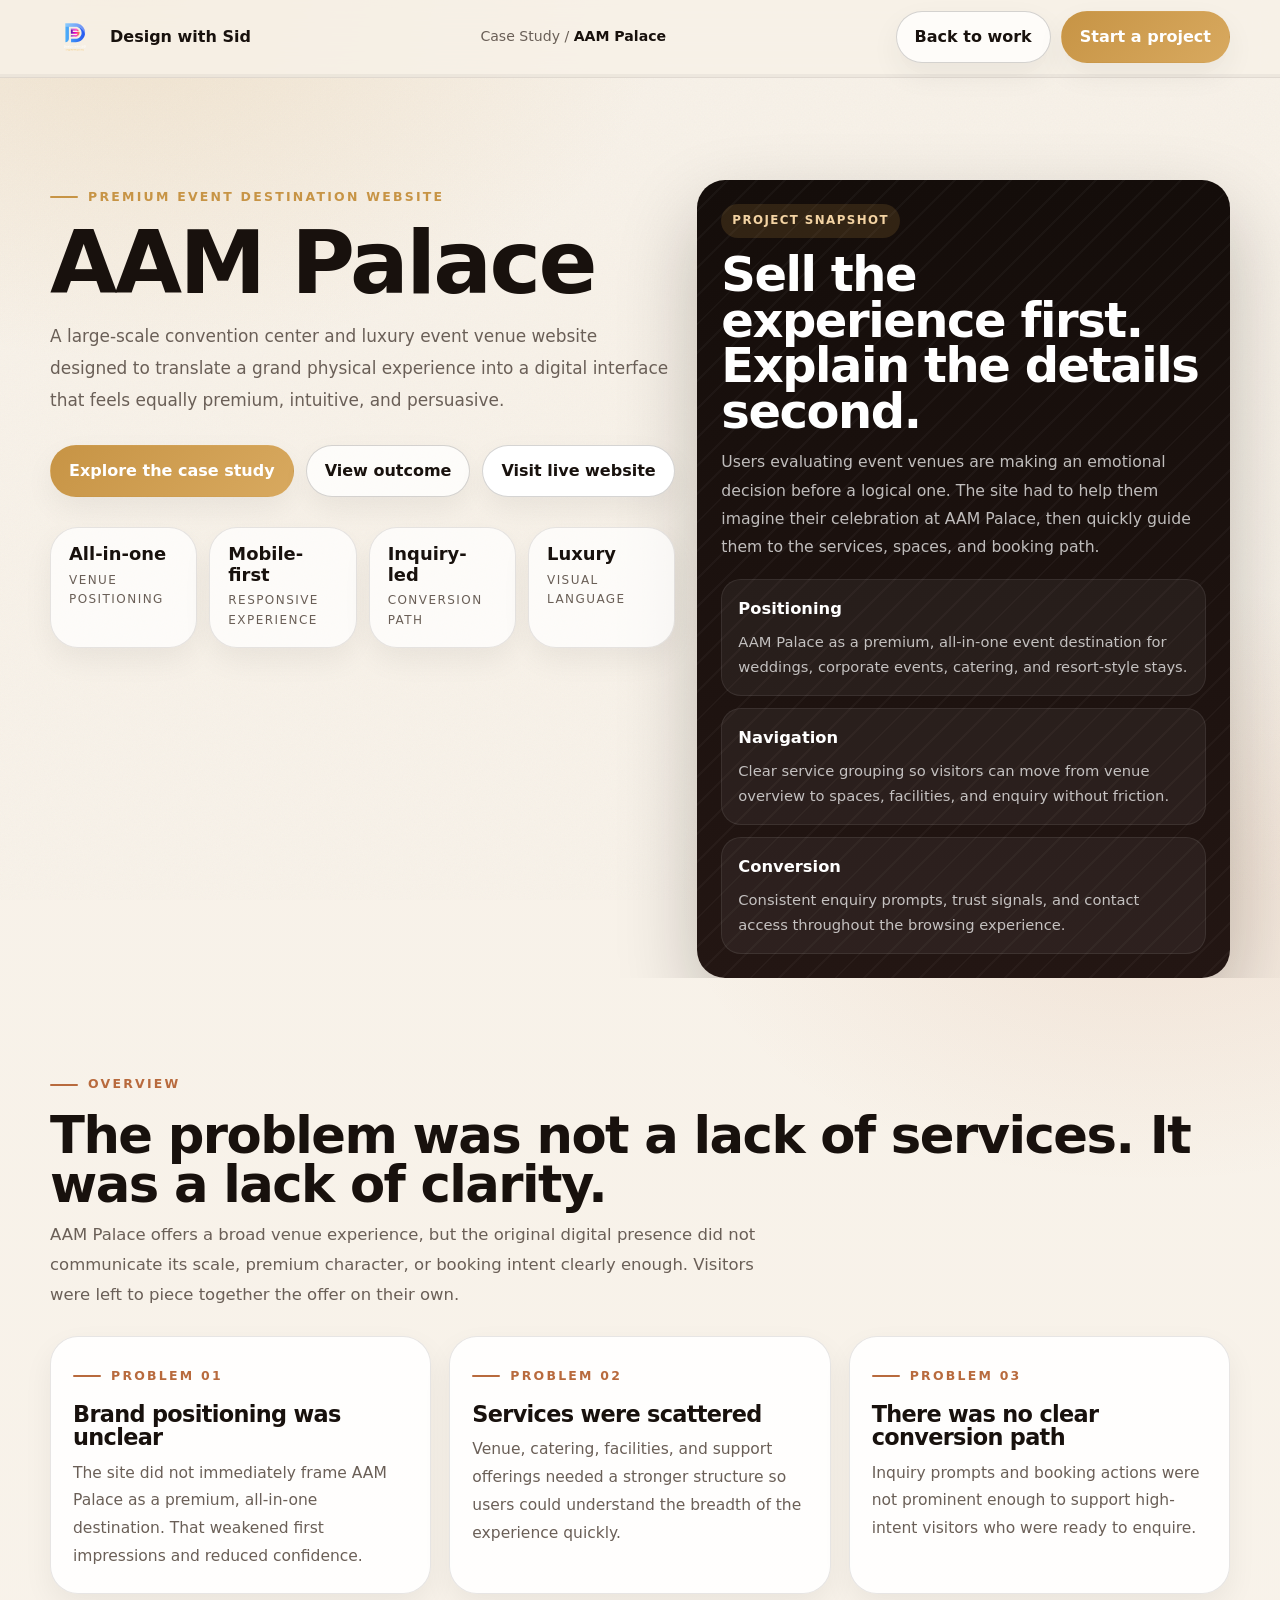
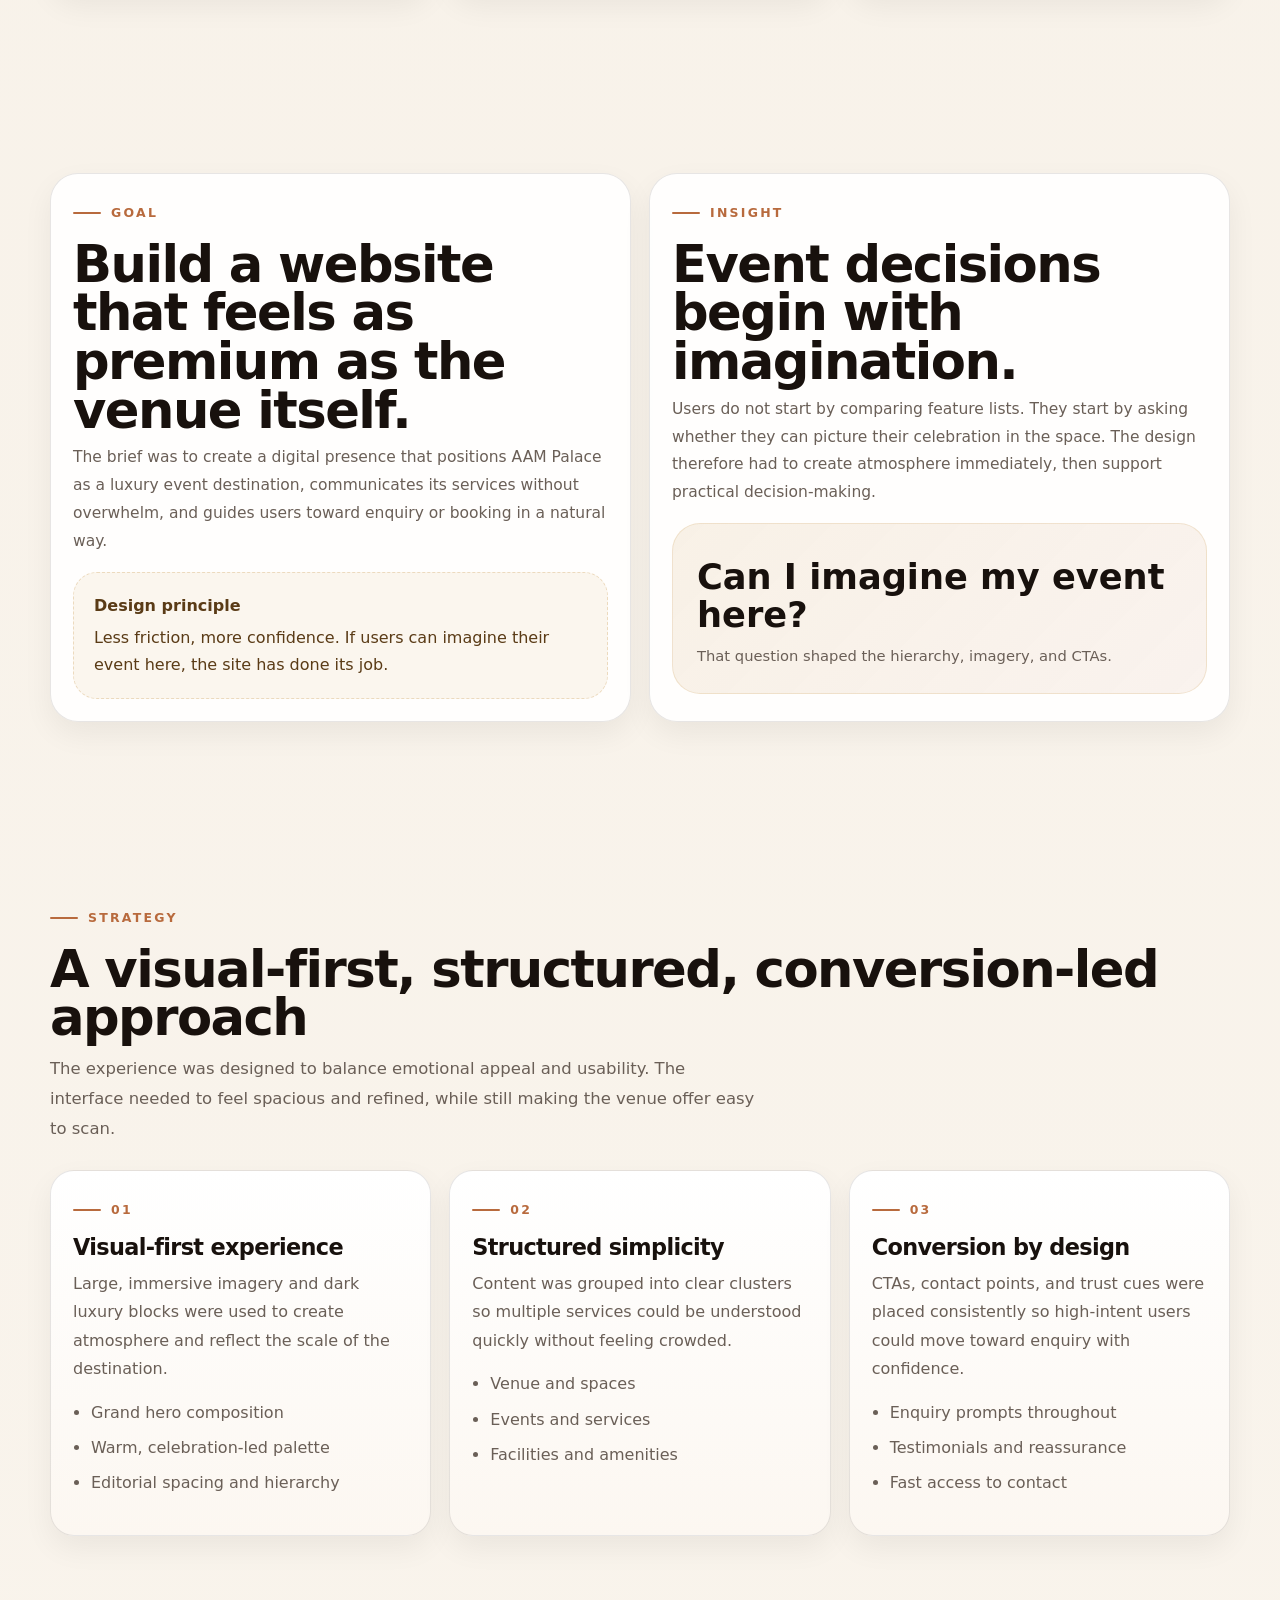
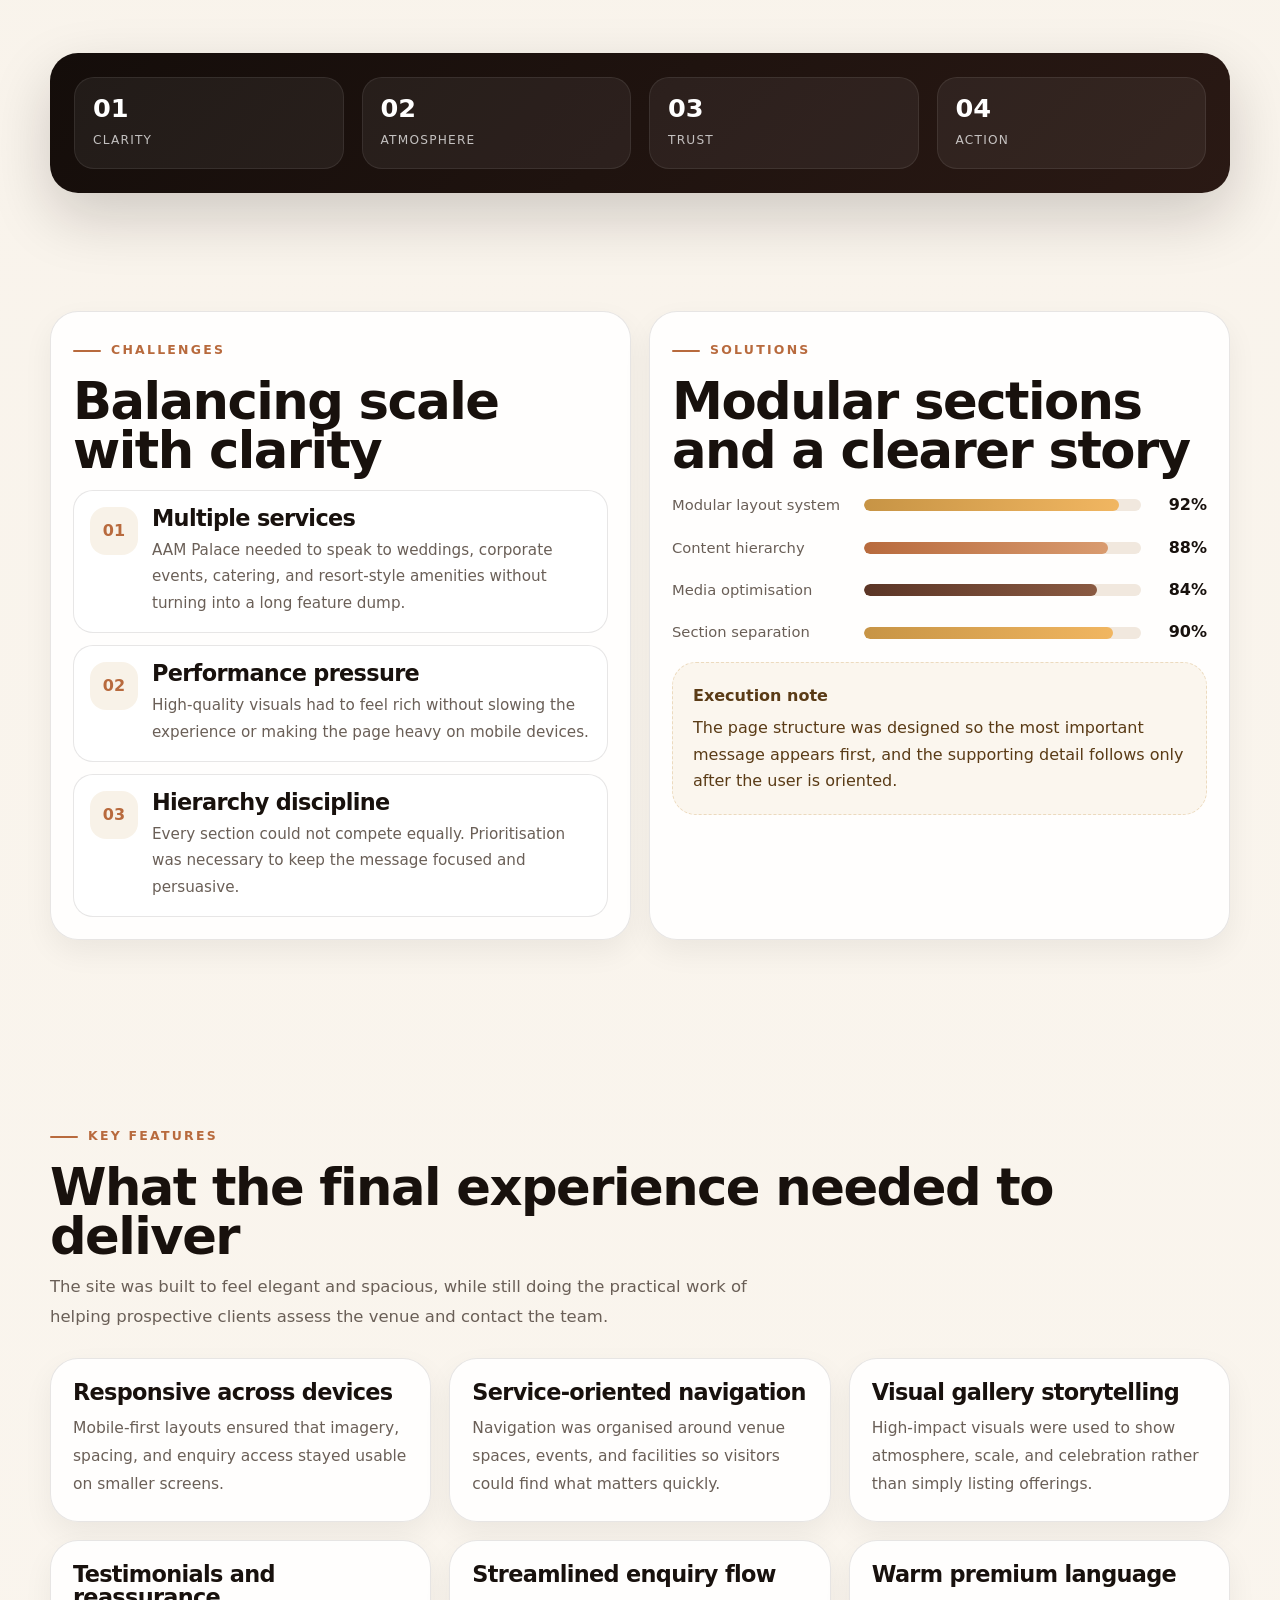
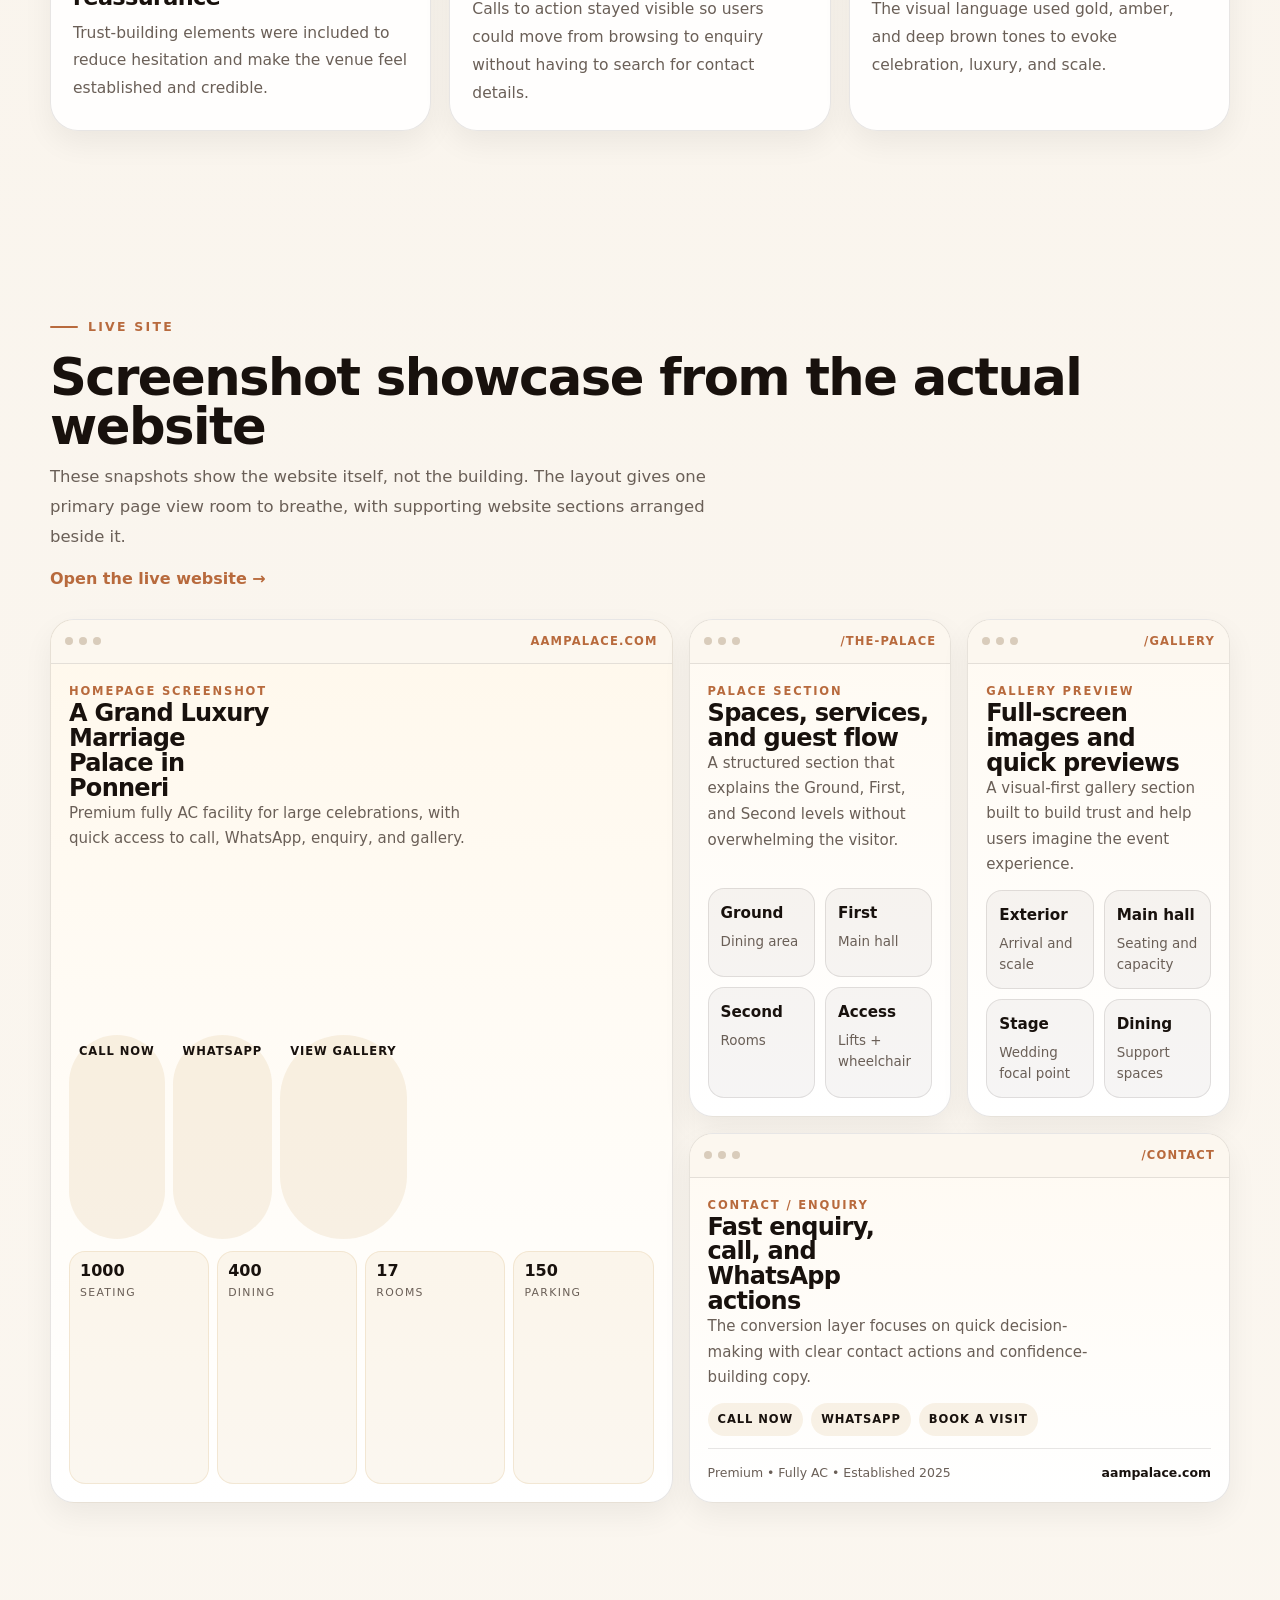
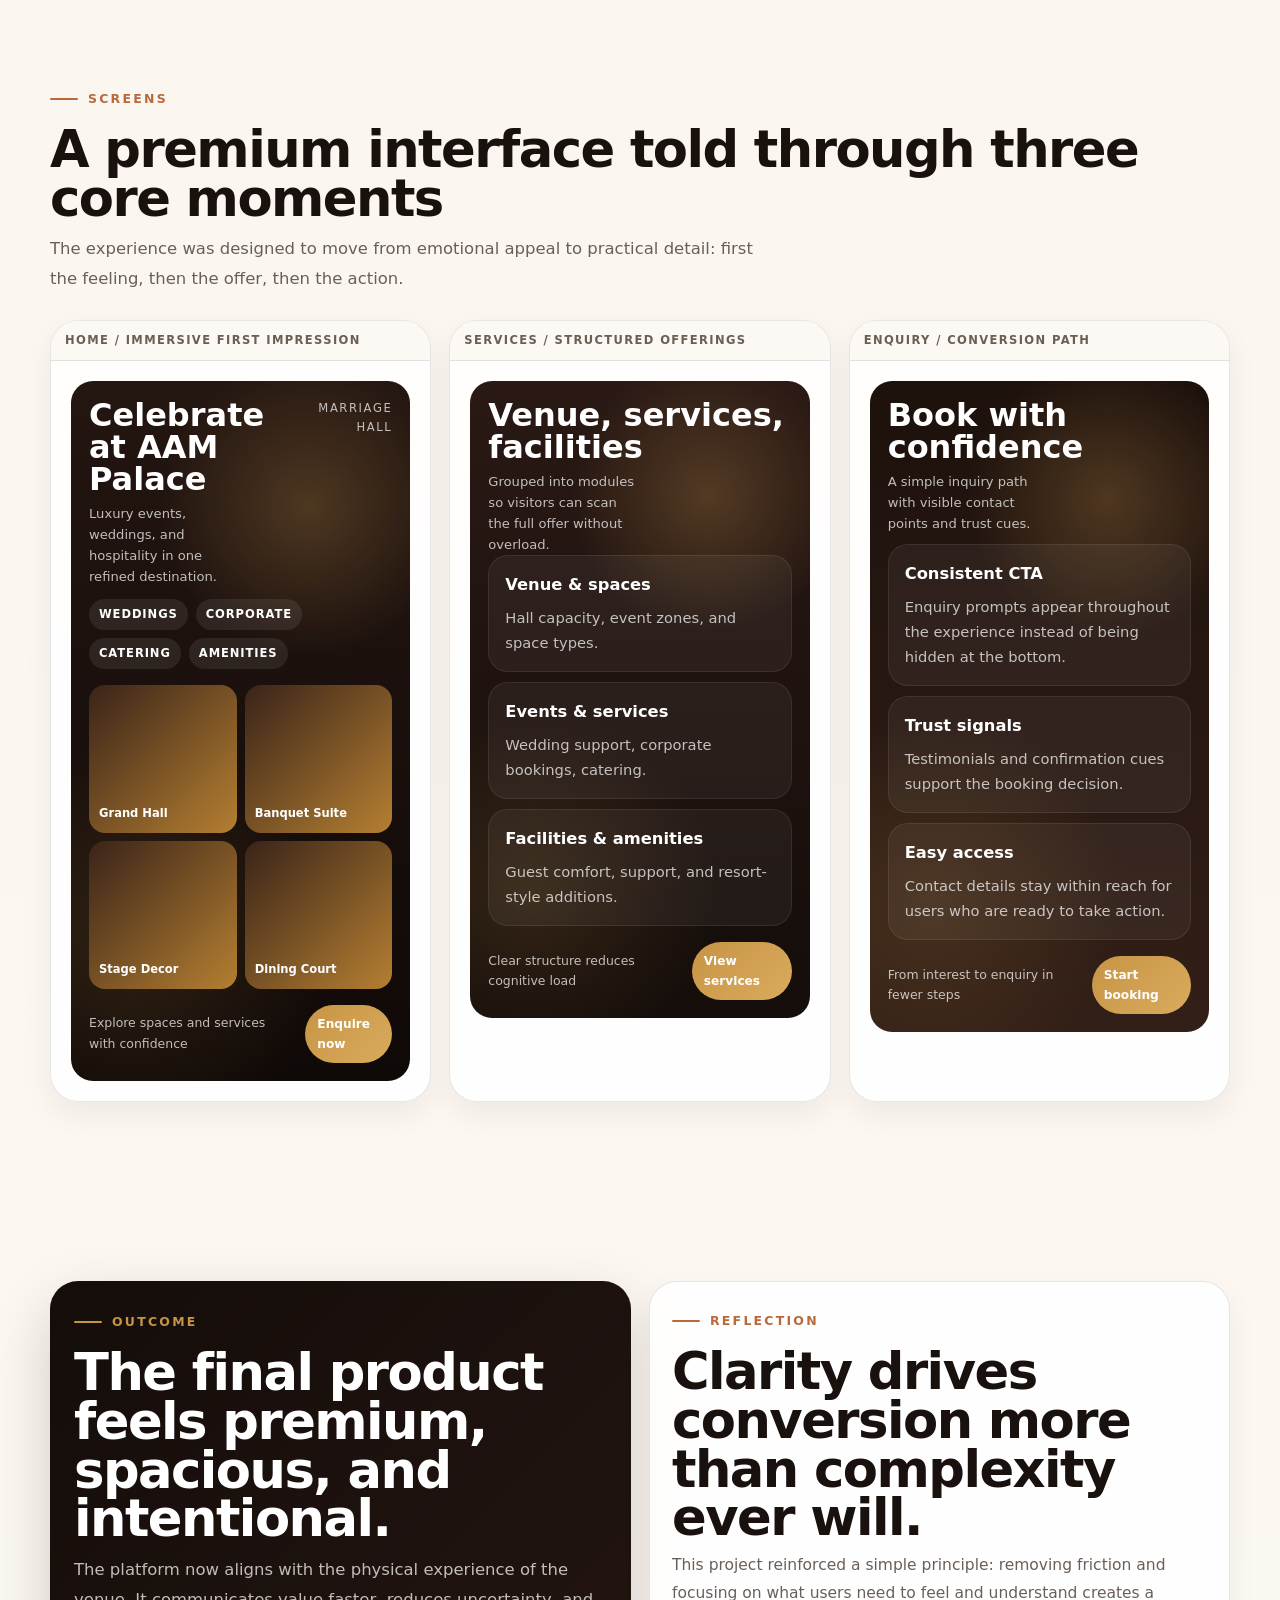
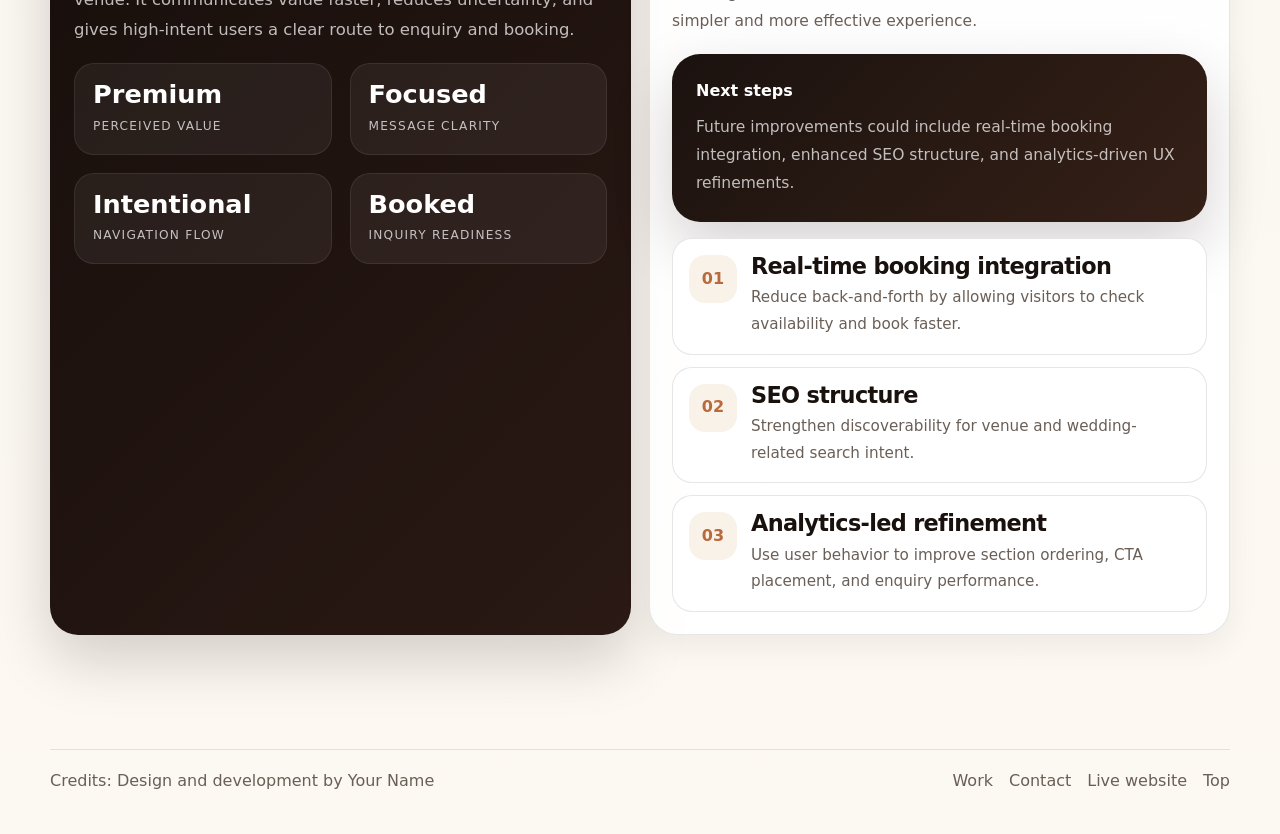
==== commit ebd39a2f: "commit" ====
--- a/aam-palace.html
+++ b/aam-palace.html
@@ -3,7 +3,7 @@
 <head>
   <meta charset="utf-8" />
   <meta name="viewport" content="width=device-width,initial-scale=1" />
-  <title>AAM Palace - Premium Event Venue Case Study · Siddarth portfolio</title>
+  <title>AAM Palace - Premium Event Venue Case Study · design with sid</title>
   <meta name="description" content="AAM Palace case study for a premium marriage hall and event destination website designed to communicate scale, luxury, and conversion clearly." />
   <link rel="preconnect" href="https://fonts.googleapis.com">
   <link rel="preconnect" href="https://fonts.gstatic.com" crossorigin>
@@ -323,11 +323,9 @@
   <a class="skip-link" href="#main-content">Skip to main content</a>
   <header class="topbar">
     <div class="wrap topbar__row">
-      <a class="brand" href="index.html" aria-label="Siddarth portfolio home">
-        <span class="brand__text">
-          <span class="brand__name">Siddarth portfolio</span>
-          <span class="brand__sub">Creative Studio</span>
-        </span>
+      <a class="brand" href="index.html" aria-label="design with sid home">
+        <img src="../assests/img/logo.svg" alt="design with sid logo" style="height: 48px; width: auto;">
+        <span class="brand__name">Design with Sid</span>
       </a>
       <div class="crumb">Case Study / <strong>AAM Palace</strong></div>
       <div class="topbar__actions">
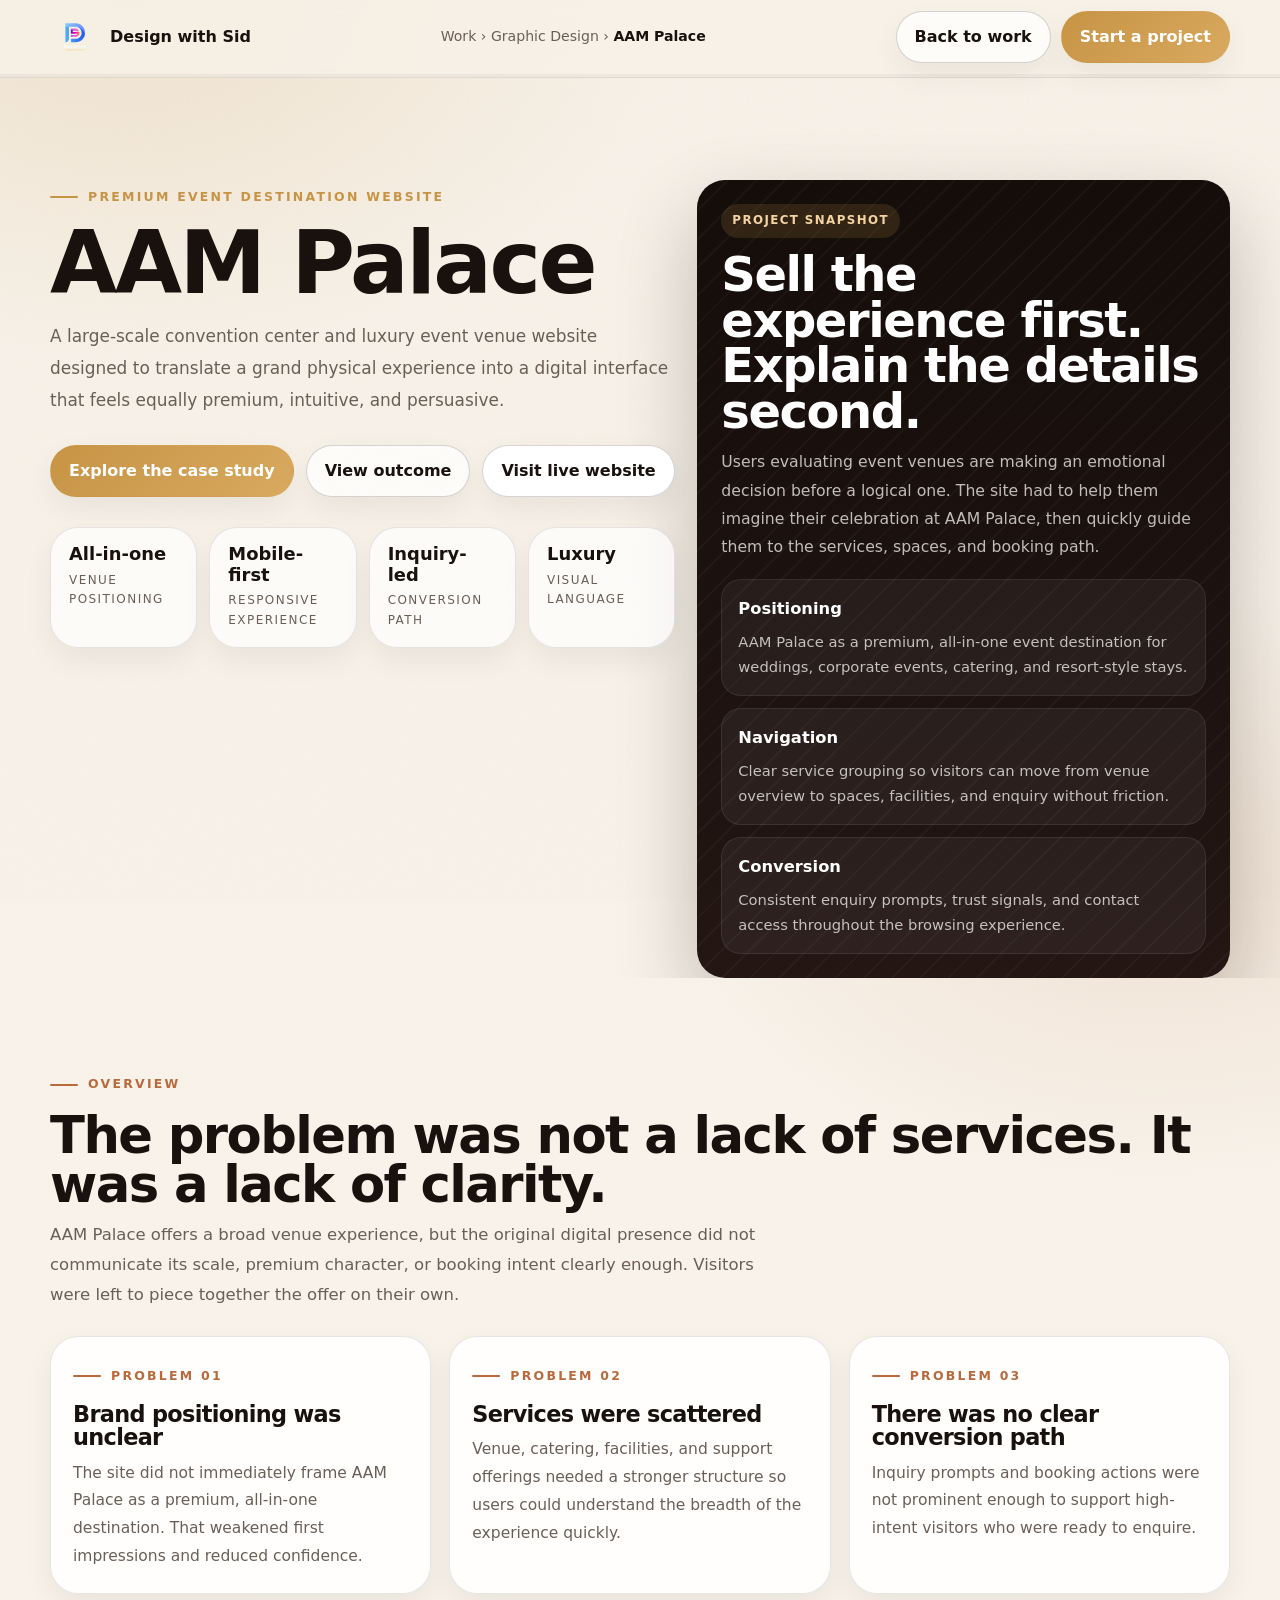
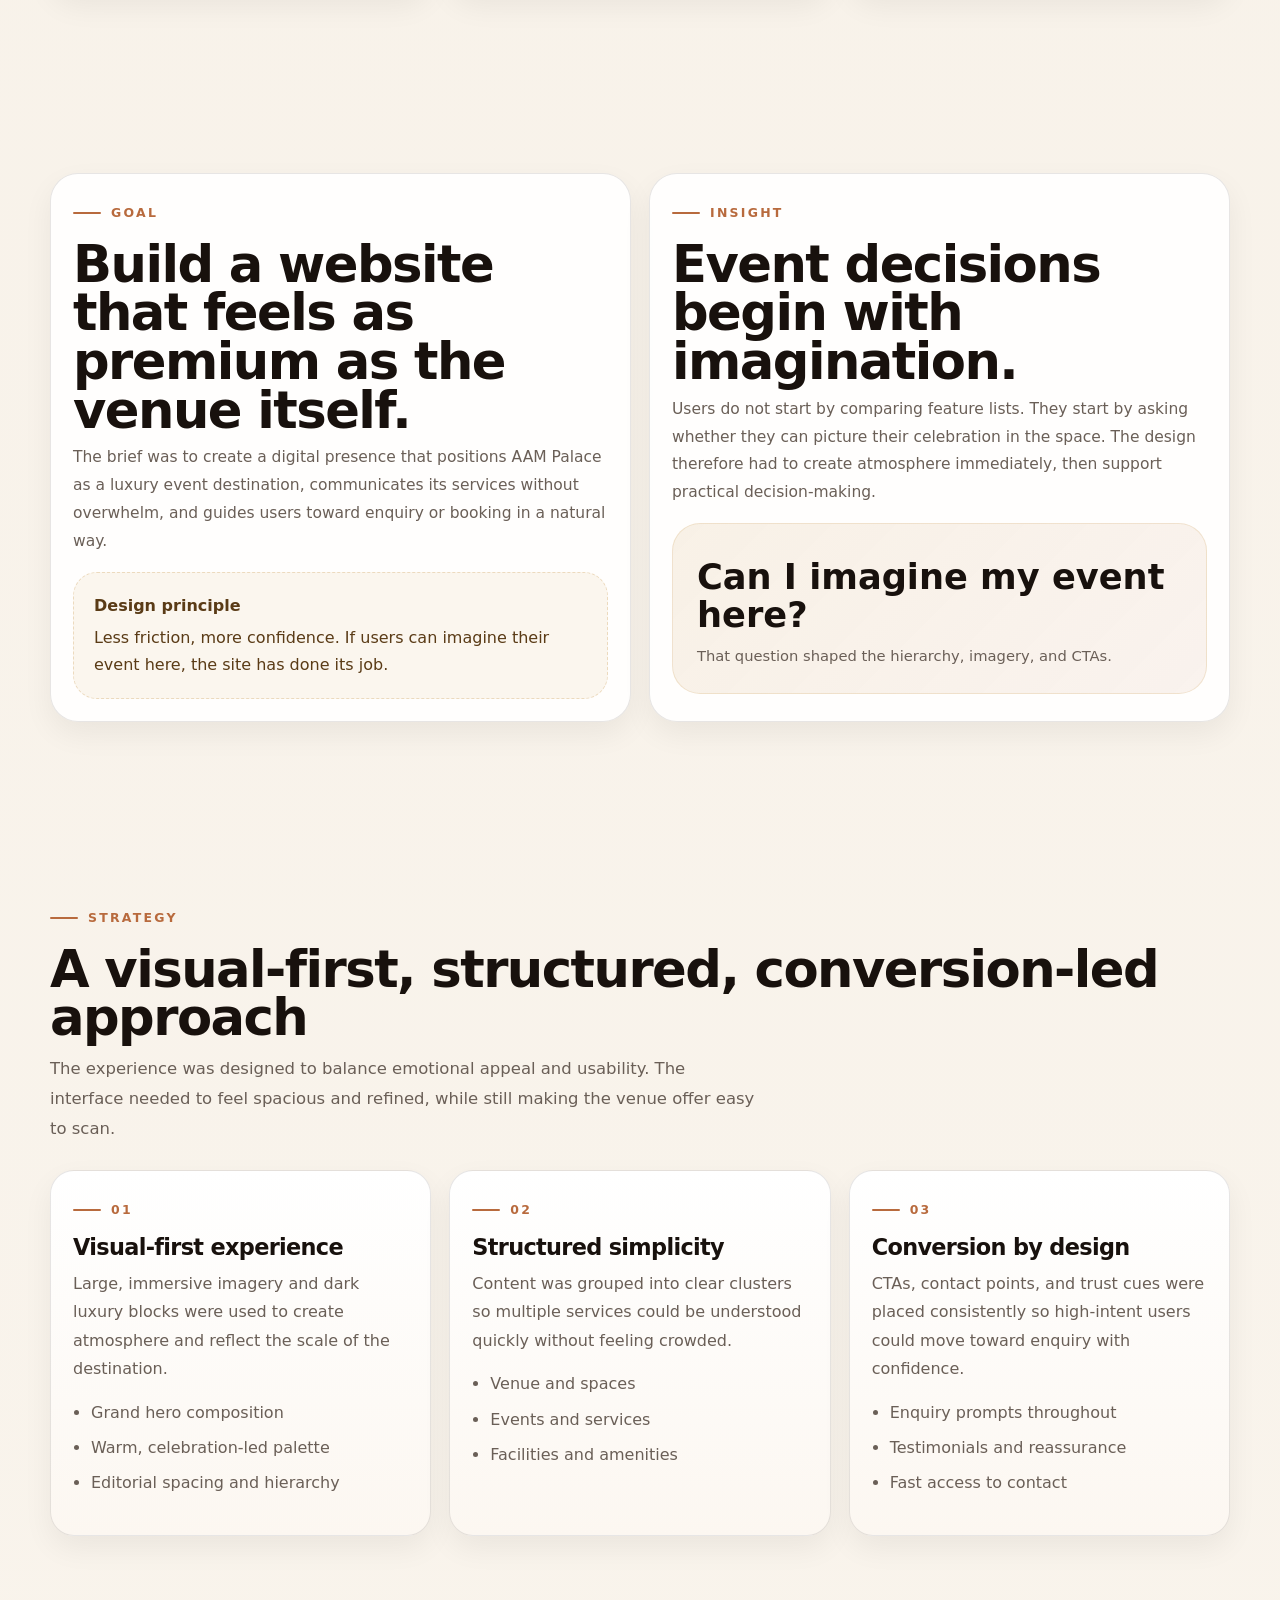
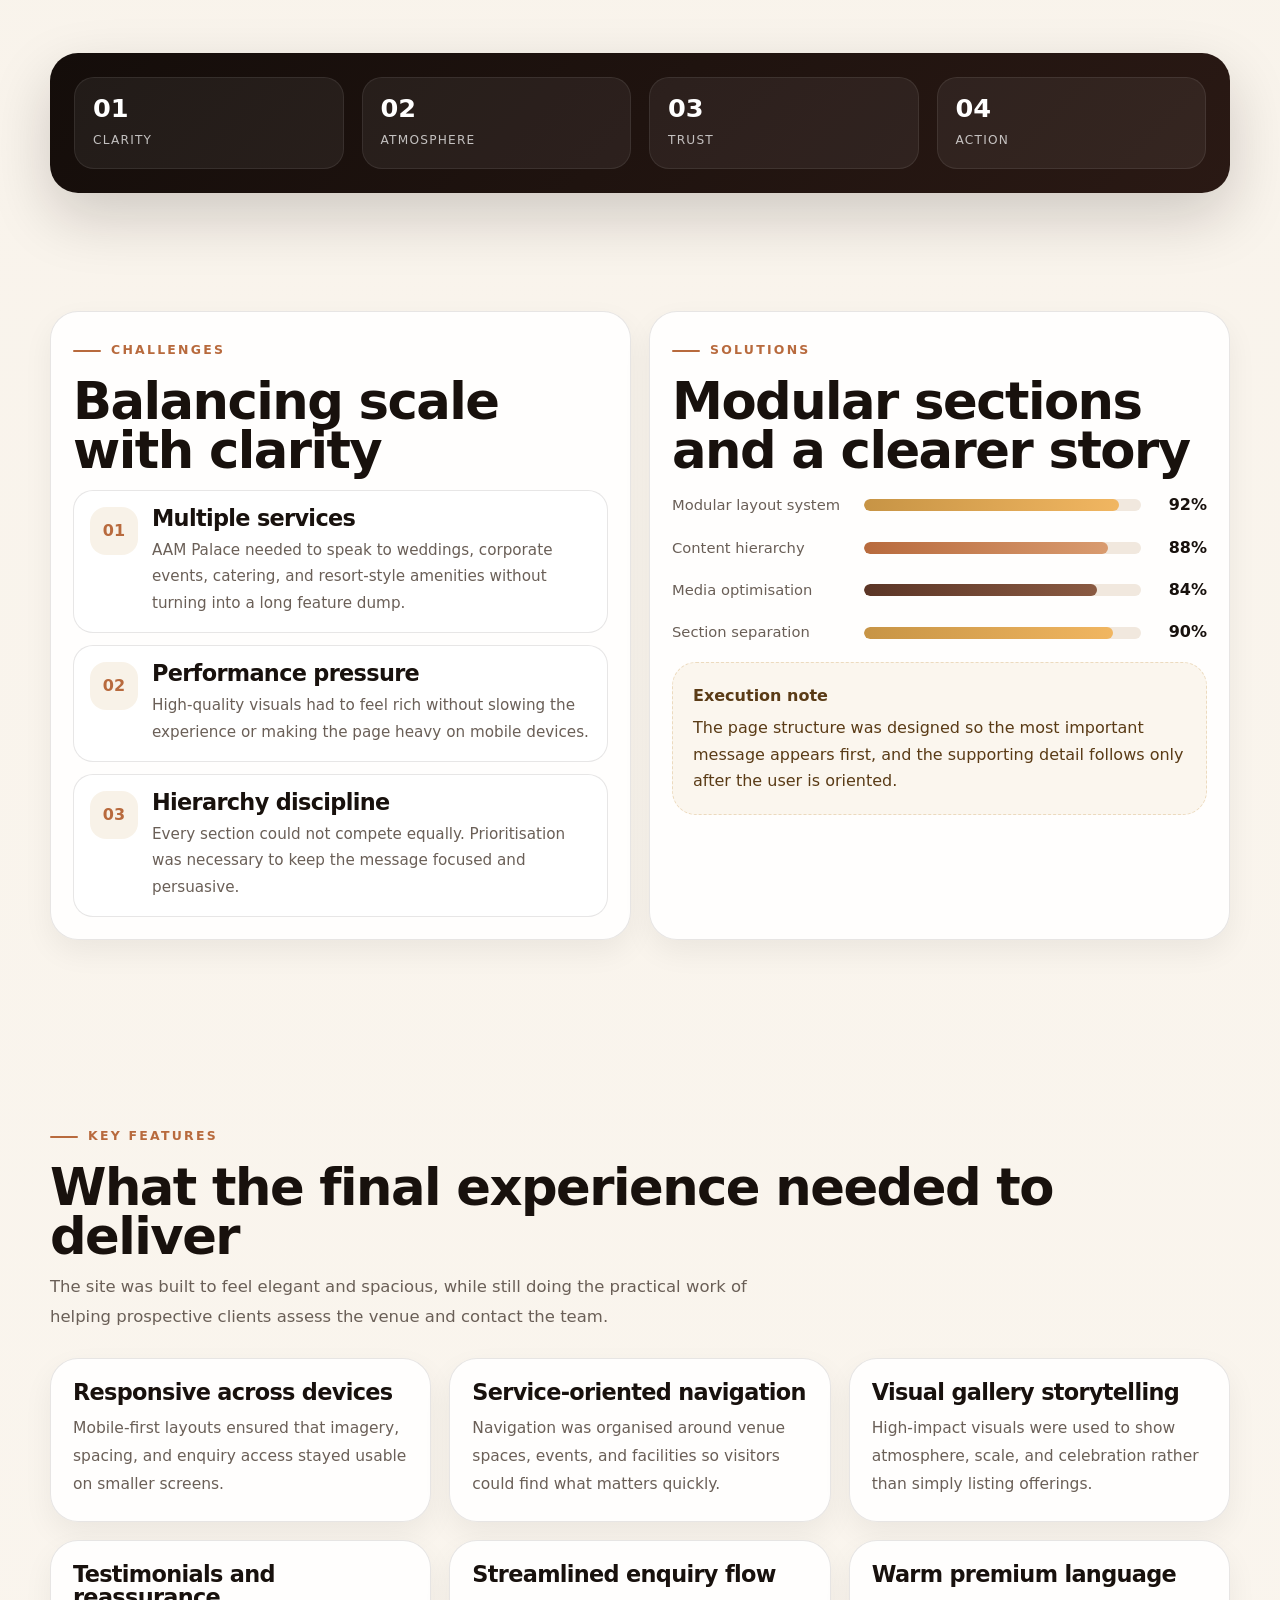
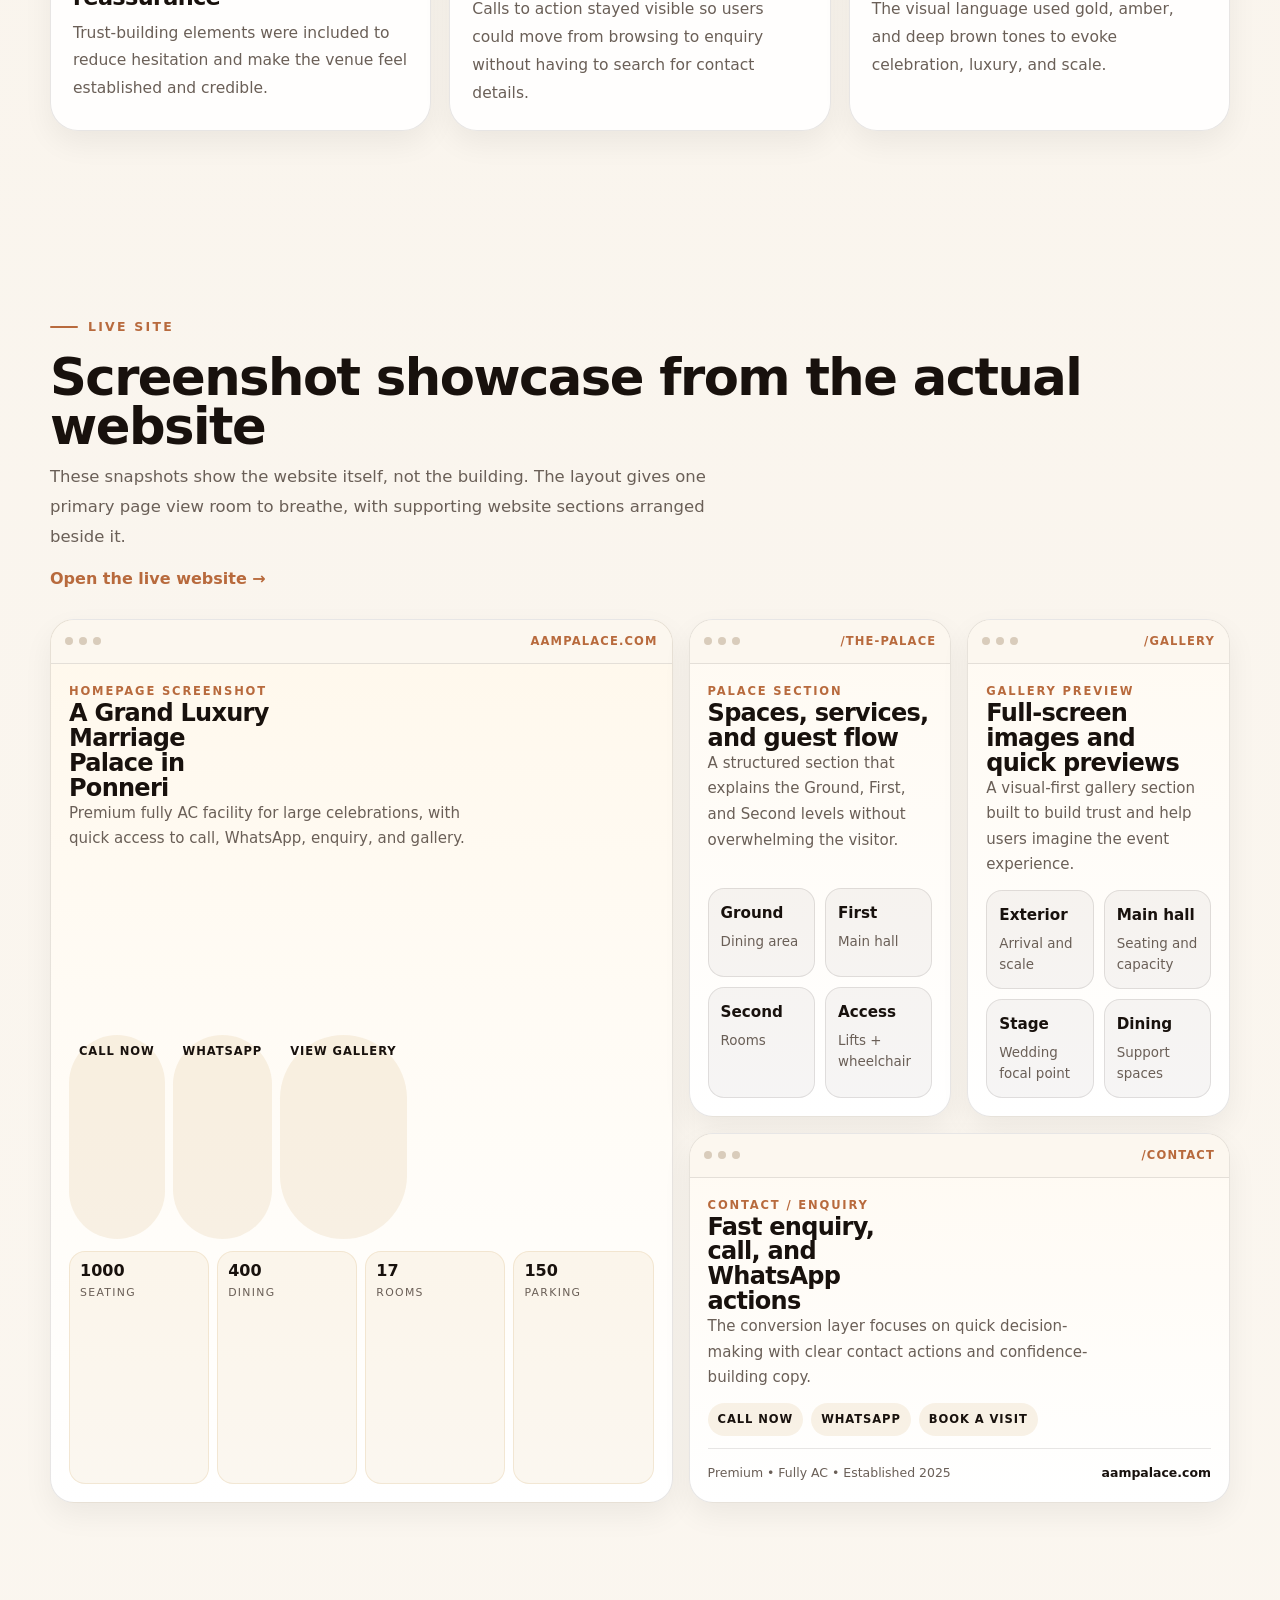
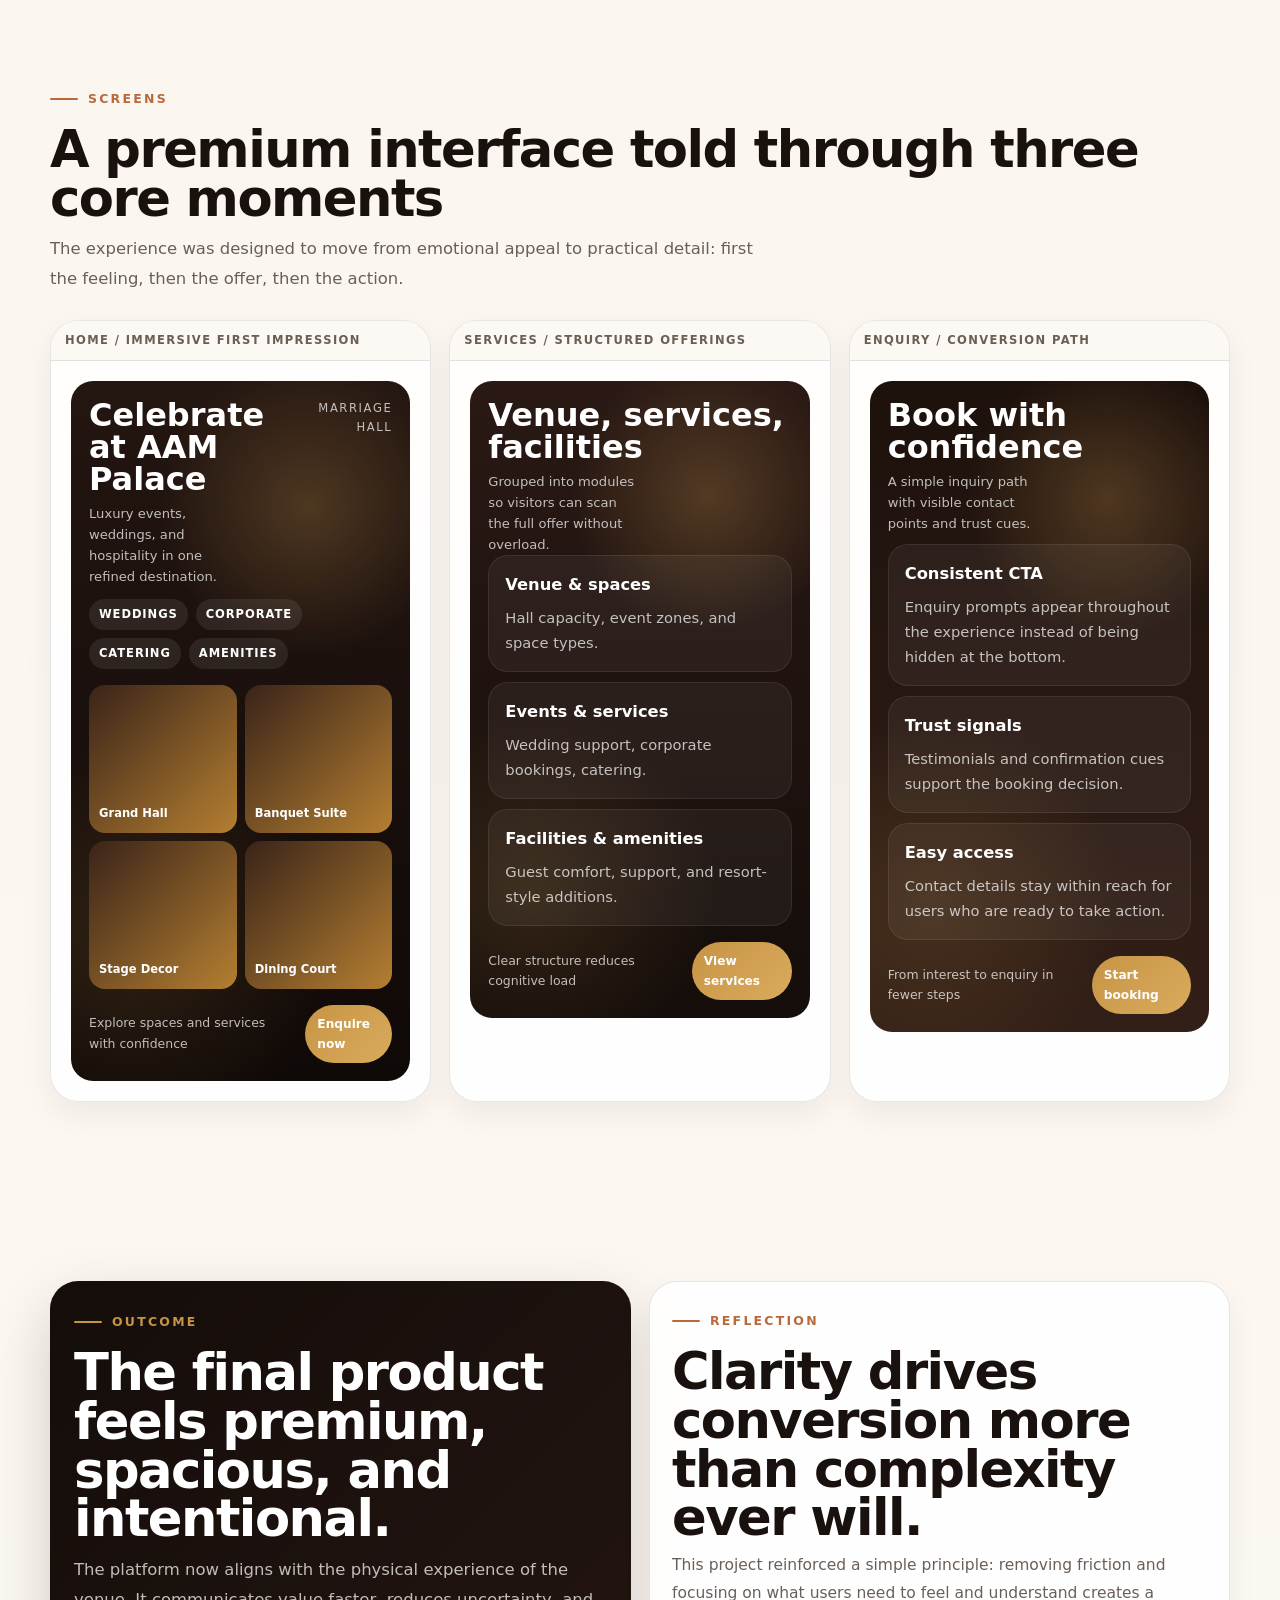
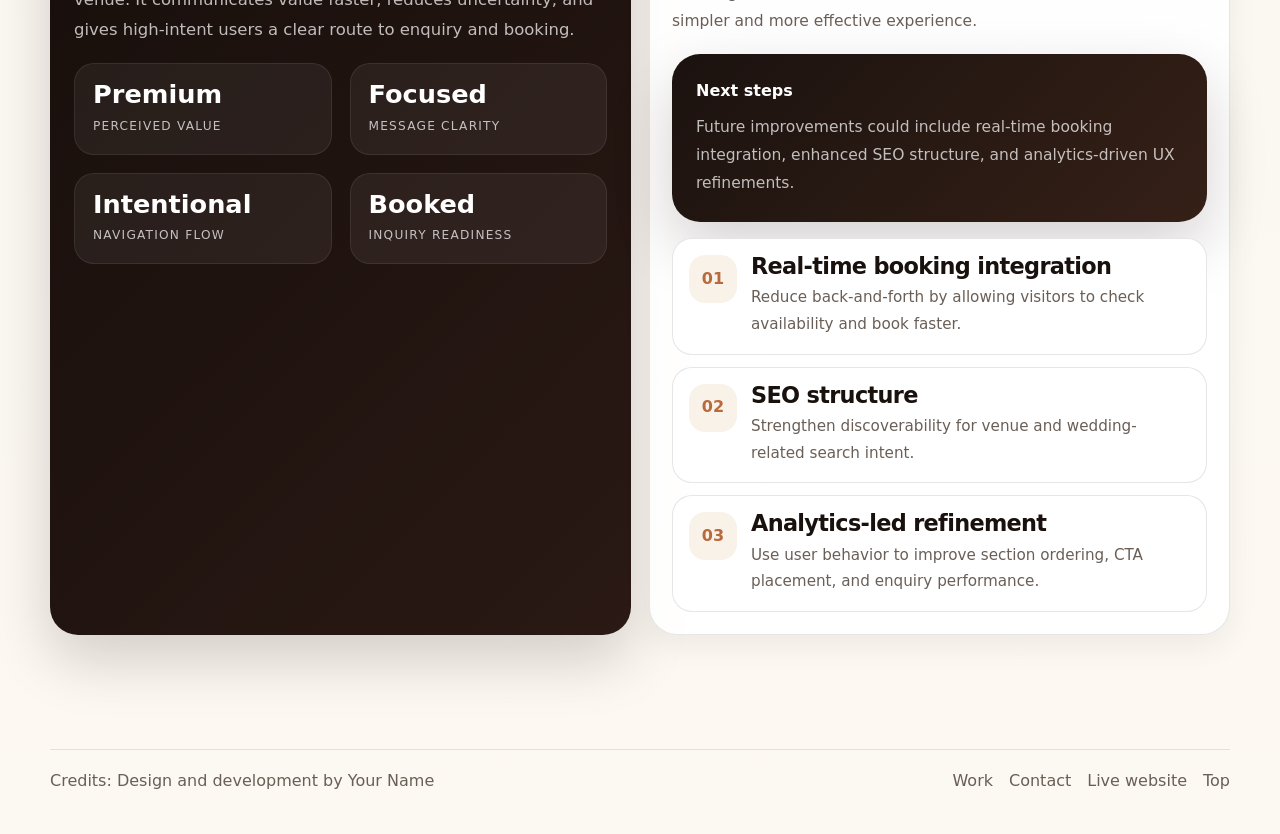
==== commit 89608f03: "commit" ====
--- a/aam-palace.html
+++ b/aam-palace.html
@@ -327,7 +327,7 @@
         <img src="../assests/img/logo.svg" alt="design with sid logo" style="height: 48px; width: auto;">
         <span class="brand__name">Design with Sid</span>
       </a>
-      <div class="crumb">Case Study / <strong>AAM Palace</strong></div>
+      <div class="crumb"><a href="index.html#work" style="color:inherit;text-decoration:none">Work</a> › <a href="index.html#work" style="color:inherit;text-decoration:none">Graphic Design</a> › <strong>AAM Palace</strong></div>
       <div class="topbar__actions">
         <a class="btn btn--ghost" href="index.html#work">Back to work</a>
         <a class="btn btn--primary" href="index.html#contact">Start a project</a>
